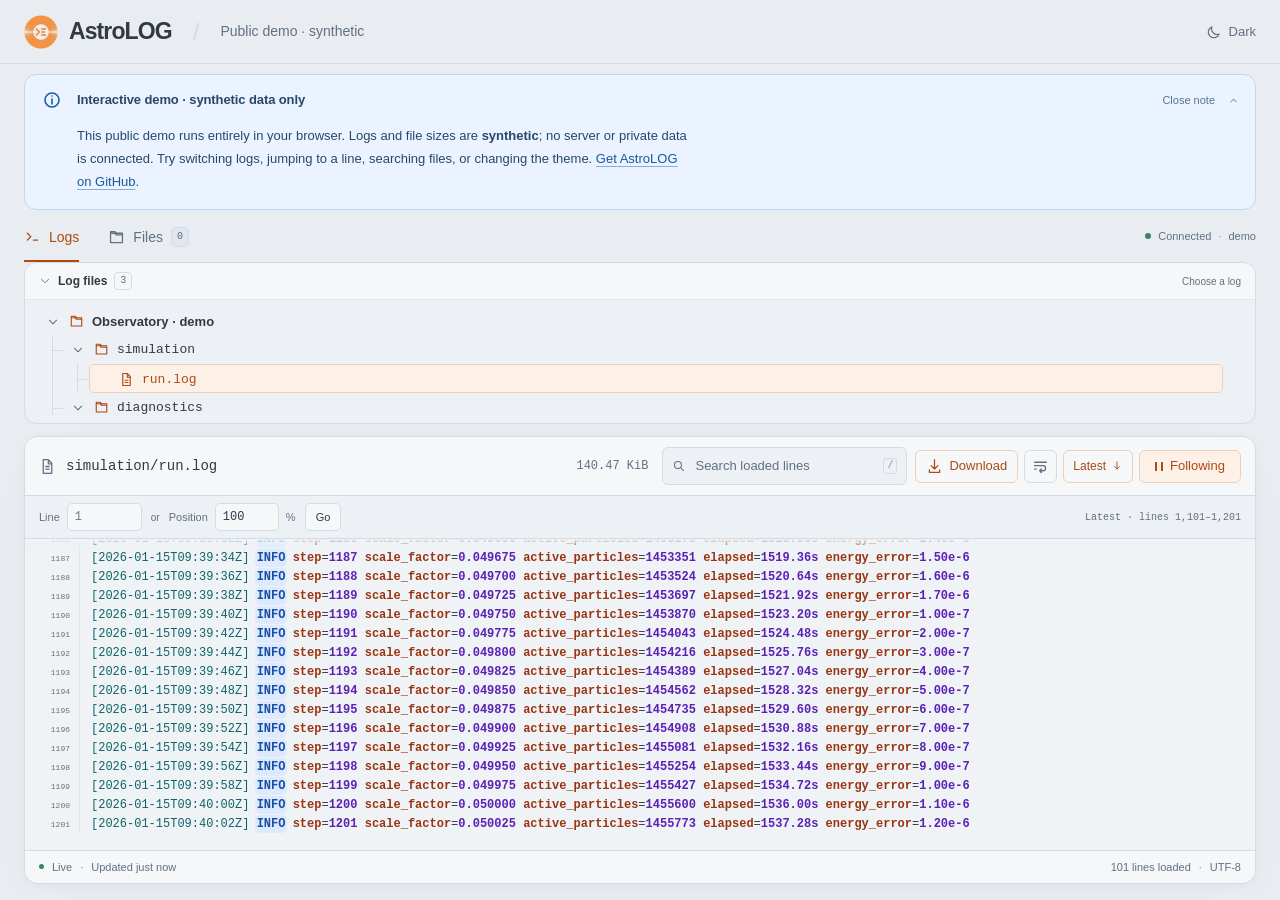
==== docs/index.html @ 239d0c6b "Publish AstroLOG live log viewer and interactive demo" ====
<!doctype html>
<html lang="en" data-theme="light">
<head>
  <meta charset="utf-8">
  <meta name="viewport" content="width=device-width, initial-scale=1">
  <meta name="theme-color" content="#e9edf1">
  <title>AstroLOG · Interactive demo</title>
  <link rel="icon" href="./favicon.ico?v=20261023-brand2" type="image/x-icon">
  <link rel="icon" href="./favicon-32.png?v=20261023-brand2" type="image/png" sizes="32x32">
  <link rel="icon" href="./astrolog-mark.svg?v=20261023-brand2" type="image/svg+xml" sizes="any">
  <link rel="apple-touch-icon" href="./apple-touch-icon.png?v=20261023-brand2" sizes="180x180">
  <link rel="stylesheet" href="./styles.css">
  <meta name="description" content="Try AstroLOG: a live log viewer. This interactive demo uses synthetic data entirely in your browser.">
  <script src="./demo-adapter.js" defer></script>
  <script src="./app.js" defer></script>
</head>
<body>
  <!-- This is deliberately synthetic. Protected logs are never loaded behind the gate. -->
  <div id="placeholder-workspace" class="placeholder-workspace" aria-hidden="true" inert>
    <div class="placeholder-header"><span class="placeholder-brand"><img src="./astrolog-mark.svg?v=20261023-brand2" alt="" width="34" height="34"></span><span class="placeholder-block short"></span><span class="placeholder-block tiny"></span></div>
    <div class="placeholder-body"><div class="placeholder-tabs"><span class="placeholder-block tiny"></span><span class="placeholder-block tiny"></span></div><div class="placeholder-terminal"><div class="placeholder-toolbar"><span class="placeholder-block short"></span></div><div class="placeholder-lines"><i></i><i></i><i></i><i></i><i></i><i></i><i></i><i></i><i></i><i></i><i></i><i></i><i></i><i></i><i></i><i></i><i></i><i></i></div></div></div>
  </div>

  <section id="auth-gate" class="auth-gate" aria-label="Workspace access">
    <div class="auth-card">
      <div class="auth-brand"><span class="brand-icon" aria-hidden="true"><img src="./astrolog-mark.svg?v=20261023-brand2" alt="" width="34" height="34"></span><span>AstroLOG</span></div>
      <h1>Your logs, in focus.</h1>
      <p class="auth-description" id="auth-description">Checking workspace access…</p>
      <form id="auth-form" autocomplete="off">
        <label for="auth-token">Access passphrase</label>
        <input id="auth-token" name="token" type="password" autocomplete="off" spellcheck="false" placeholder="Enter your passphrase" required>
        <div id="auth-error" class="auth-error" role="alert" hidden></div>
        <button id="auth-submit" class="auth-submit" type="submit" disabled><span>Open workspace</span><svg viewBox="0 0 20 20" aria-hidden="true"><path d="M4 10h12m-5-5 5 5-5 5"/></svg></button>
      </form>
      <div class="auth-footnote"><svg viewBox="0 0 20 20" aria-hidden="true"><rect x="4" y="8" width="12" height="9" rx="2"/><path d="M6.5 8V5.5a3.5 3.5 0 0 1 7 0V8"/></svg>Private workspace · Read-only access</div>
      <button type="button" id="auth-theme-toggle" class="auth-theme-toggle" aria-label="Switch color theme">Switch appearance</button>
    </div>
  </section>

  <div id="workspace" class="workspace" hidden>
    <header class="topbar">
      <a class="brand" href="./" aria-label="AstroLOG home"><span class="brand-icon" aria-hidden="true"><img src="./astrolog-mark.svg?v=20261023-brand2" alt="" width="34" height="34"></span><span id="brand-title">AstroLOG</span></a>
      <span class="project-divider" aria-hidden="true">/</span><span id="project-title" class="project-title">Workspace</span>
      <div class="topbar-actions"><button id="theme-toggle" class="theme-toggle" type="button" aria-label="Switch to dark theme"><svg id="theme-icon" viewBox="0 0 20 20" aria-hidden="true"><path d="M16.4 12.6A7 7 0 0 1 7.4 3.6a7 7 0 1 0 9 9Z"/></svg><span id="theme-label">Dark</span></button><span id="auth-divider" class="action-divider"></span><button id="logout-button" class="logout-button" type="button">Sign out<svg viewBox="0 0 20 20" aria-hidden="true"><path d="M8 4H4v12h4m4-10 4 4-4 4m-5-4h9"/></svg></button></div>
    </header>

    <main class="main-content">
      <section id="announcement-card" class="announcement-card" hidden aria-label="Workspace information">
        <button type="button" id="announcement-toggle" class="announcement-toggle" aria-expanded="false" aria-controls="announcement-body">
          <span class="announcement-mark" aria-hidden="true"><svg viewBox="0 0 20 20"><circle cx="10" cy="10" r="7"/><path d="M10 9v5m0-8v.1"/></svg></span>
          <span class="announcement-heading"><strong id="announcement-title">About this workspace</strong><span id="announcement-summary"></span></span>
          <span class="announcement-action" id="announcement-action">Read note</span><svg class="announcement-chevron" viewBox="0 0 20 20" aria-hidden="true"><path d="m6 8 4 4 4-4"/></svg>
        </button>
        <div id="announcement-body" class="markdown-body" hidden></div>
      </section>
      <div class="workspace-navigation"><nav class="tabs" role="tablist" aria-label="Workspace views"><button class="tab active" id="logs-tab" type="button" role="tab" aria-controls="logs-panel" aria-selected="true"><svg viewBox="0 0 20 20" aria-hidden="true"><path d="m4 5 4 4-4 4m7 0h5"/></svg>Logs</button><button class="tab" id="inventory-tab" type="button" role="tab" aria-controls="inventory-panel" aria-selected="false"><svg viewBox="0 0 20 20" aria-hidden="true"><path d="M3 5h5l2 2h7v9H3Zm0 0V3h5l2 2h7v2"/></svg>Files<span class="tab-count" id="inventory-count">—</span></button></nav><span class="connection-state"><span class="status-dot" id="connection-dot"></span><span id="connection-label">Connecting</span><span id="connection-server" class="connection-server" hidden></span></span></div>

      <section class="viewer-layout" id="logs-panel" role="tabpanel" aria-labelledby="logs-tab">
        <div class="explorer-section explorer-surface" id="log-explorer-surface"><div class="explorer-header"><button type="button" id="log-explorer-toggle" class="explorer-toggle" aria-expanded="true" aria-controls="log-explorer-region"><svg viewBox="0 0 20 20" aria-hidden="true"><path d="m7 4 6 6-6 6"/></svg><span>Log files</span><span class="explorer-file-count" id="log-explorer-count"></span></button><span class="explorer-hint">Choose a log</span></div><div id="log-explorer-region" class="explorer-region"><nav id="log-explorer" class="log-explorer navigation-tree" aria-label="Log files"></nav></div></div>
        <div class="viewer-card content-surface" id="log-content">
        <div class="log-toolbar">
          <div class="selected-file"><svg viewBox="0 0 20 20" aria-hidden="true"><path d="M5 2h6l4 4v12H5Zm6 0v5h4M8 10h4m-4 3h4"/></svg><button type="button" id="selected-file-label" class="selected-file-path" aria-controls="log-explorer-region" aria-expanded="true">Opening file…</button><span class="file-size" id="file-size">—</span><span class="visually-hidden" id="file-path"></span></div>
          <div class="log-tools">
            <div class="search-wrap"><svg viewBox="0 0 20 20" aria-hidden="true"><circle cx="8.5" cy="8.5" r="5"/><path d="m12.5 12.5 4 4"/></svg><input type="search" id="log-search" placeholder="Search loaded lines" aria-label="Search loaded log lines" autocomplete="off" spellcheck="false"><kbd id="search-shortcut">/</kbd><button type="button" id="search-next" class="search-next" aria-label="Next search result" title="Next match (Enter)" hidden>↓</button></div>
            <div class="log-action-buttons">
              <a id="download-log" class="icon-button download-button" aria-label="Download log file" title="Download this log" download><svg viewBox="0 0 20 20" aria-hidden="true"><path d="M10 2v11m-4-4 4 4 4-4M4 14v3h12v-3"/></svg><span>Download</span></a>
              <button type="button" class="icon-button" id="wrap-toggle" aria-label="Wrap long lines" aria-pressed="false" title="Wrap long lines"><svg viewBox="0 0 20 20" aria-hidden="true"><path d="M3 5h14M3 9h10a3 3 0 1 1 0 6H9m2-2-2 2 2 2M3 13h2"/></svg></button>
              <button type="button" class="position-latest" id="jump-latest-button">Latest<svg viewBox="0 0 20 20" aria-hidden="true"><path d="M10 3v12m-4-4 4 4 4-4"/></svg></button>
              <button class="follow-button active" id="follow-toggle" type="button" aria-pressed="true"><span class="follow-indicator" aria-hidden="true"></span><span id="follow-label">Following</span></button>
            </div>
          </div>
        </div>
        <div class="position-toolbar">
          <div class="position-summary"><button type="button" class="navigate-toggle" id="navigate-toggle" aria-expanded="true" aria-controls="navigate-region"><svg viewBox="0 0 20 20" aria-hidden="true"><path d="M10 3v14M3 10h14m-7-7-2 2m2-2 2 2m5 5-2-2m2 2-2 2m-5 5 2-2m-2 2-2-2M3 10l2 2m-2-2 2-2"/></svg><span>Navigate</span><svg class="navigate-chevron" viewBox="0 0 20 20" aria-hidden="true"><path d="m6 8 4 4 4-4"/></svg></button><span id="jump-status" class="jump-status" role="status">Latest output</span></div>
          <div id="navigate-region" class="position-controls"><label for="jump-line">Line<input type="number" id="jump-line" min="1" step="1" placeholder="1" inputmode="numeric"></label><span class="position-or">or</span><label for="jump-percent"><span class="position-full-label">Position</span><span class="position-short-label">Pos.</span><input type="number" id="jump-percent" min="0" max="100" step="0.1" value="100" inputmode="decimal"><span>%</span></label><button type="button" class="position-go" id="jump-go">Go</button></div>
        </div>
        <div id="viewer-notice" class="viewer-notice" role="status" hidden></div>
        <div class="log-area"><div class="top-fade" aria-hidden="true"></div><div id="log-viewport" class="log-viewport" tabindex="0" aria-label="Log contents. Scroll up for older lines."><div class="history-status" id="history-status" aria-live="polite"></div><div id="log-lines" class="log-lines" role="log" aria-live="off" aria-label="Log lines"></div><div class="log-empty" id="log-empty"><span class="empty-icon" aria-hidden="true">›_</span><strong>Opening your log</strong><span>New lines will appear here.</span></div></div><div id="log-loading" class="log-loading" role="status" hidden><span class="loading-spinner" aria-hidden="true"></span><span id="log-loading-text">Opening file…</span></div><button type="button" id="jump-latest" class="jump-latest" hidden><svg viewBox="0 0 20 20" aria-hidden="true"><path d="M10 3v12m-4-4 4 4 4-4"/></svg><span id="jump-label">Back to latest</span></button></div>
        <footer class="viewer-footer"><div><span class="status-dot" id="stream-dot"></span><span id="stream-status">Connecting</span><span class="footer-separator">·</span><span id="log-update-time">Waiting for output</span></div><div><span id="search-count" class="search-count"></span><span id="loaded-lines">0 lines loaded</span><span class="footer-separator">·</span><span>UTF-8</span></div></footer>
        </div>
      </section>

      <section class="viewer-layout inventory-panel" id="inventory-panel" role="tabpanel" aria-labelledby="inventory-tab" hidden>
        <div class="folder-section explorer-surface" id="folder-explorer-surface"><div class="explorer-header"><button type="button" id="folder-explorer-toggle" class="explorer-toggle" aria-expanded="true" aria-controls="folder-explorer-region"><svg viewBox="0 0 20 20" aria-hidden="true"><path d="m7 4 6 6-6 6"/></svg><span>Folders</span></button><span class="explorer-hint">Browse configured sources</span></div><div id="folder-explorer-region" class="explorer-region"><nav id="folder-tree" class="navigation-tree" aria-label="Folder tree"></nav></div></div>
        <div class="viewer-card content-surface" id="inventory-content">
        <div class="inventory-heading"><div class="inventory-heading-left"><svg viewBox="0 0 20 20" aria-hidden="true"><path d="M3 5h5l2 2h7v9H3Zm0 0V3h5l2 2h7v2"/></svg><span id="inventory-location">Files</span><span class="inventory-patterns" id="inventory-patterns"></span></div><div class="inventory-toolbar-actions"><div class="search-wrap inventory-search-wrap"><svg viewBox="0 0 20 20" aria-hidden="true"><circle cx="8.5" cy="8.5" r="5"/><path d="m12.5 12.5 4 4"/></svg><input type="search" id="inventory-search" maxlength="256" placeholder="Search all files" aria-label="Search filenames across all configured sources" autocomplete="off" spellcheck="false"></div><button type="button" class="refresh-button" id="refresh-inventory"><svg viewBox="0 0 20 20" aria-hidden="true"><path d="M16 7a6 6 0 1 0 0 6M16 3v4h-4"/></svg><span>Refresh</span></button></div></div>
        <div class="inventory-summary"><span id="inventory-summary">Loading file metadata…</span><span id="inventory-updated">—</span></div>
        <div id="inventory-search-status" class="inventory-search-status" role="status" hidden></div>
        <div class="inventory-table-wrap"><table class="inventory-table"><thead><tr><th scope="col">Name</th><th scope="col">Size</th><th scope="col" class="modified-column">Modified</th></tr></thead><tbody id="inventory-body"></tbody></table><div id="inventory-empty" class="inventory-empty" hidden>No matching files.</div></div>
        <footer class="inventory-footer"><span id="inventory-page-info">Page 1</span><div><button type="button" class="pagination-button" id="inventory-prev" disabled>← Previous</button><button type="button" class="pagination-button" id="inventory-next" disabled>Next →</button></div></footer>
        </div>
      </section>
    </main>
  </div>
  <noscript><div class="noscript-message">Enable JavaScript to open this workspace.</div></noscript>
</body>
</html>
---- docs/styles.css ----
@charset "UTF-8";
:root {
  color-scheme: light;
  --bg: #e9edf1;
  --panel: #f5f7f9;
  --panel-subtle: #edf1f5;
  --log-bg: #eff3f6;
  --text: #303944;
  --muted: #617083;
  --dim: #8793a2;
  --border: #d3dbe4;
  --border-soft: #e1e7ee;
  --accent: #ad4b13;
  --accent-hover: #963e0d;
  --accent-soft: #fdf0e6;
  --accent-border: #edcfb7;
  --green: #398469;
  --warning: #ac7a29;
  --error: #bb4f43;
  --shadow: 0 2px 8px #2232480a, 0 18px 70px #22324804;
  --token-error: #b42318;
  --token-warning: #854d0e;
  --token-info: #174ea6;
  --token-debug: #6d28d9;
  --token-trace: #475569;
  --token-success: #166534;
  --token-number: #5b21b6;
  --token-key: #9a3412;
  --mono: "SFMono-Regular", Consolas, "Liberation Mono", Menlo, monospace;
  --sans: Inter, -apple-system, BlinkMacSystemFont, "Segoe UI", sans-serif;
}
html[data-theme="dark"] {
  color-scheme: dark;
  --bg: #151515;
  --panel: #1d1d1c;
  --panel-subtle: #222220;
  --log-bg: #1b1b1a;
  --text: #e6e4df;
  --muted: #a09c94;
  --dim: #68665f;
  --border: #383630;
  --border-soft: #2d2c28;
  --accent: #fb994e;
  --accent-hover: #ffad70;
  --accent-soft: #3c2b1d;
  --accent-border: #684329;
  --green: #8abea7;
  --warning: #d5b77f;
  --error: #e3978b;
  --shadow: 0 3px 12px #0002, 0 18px 70px #0001;
  --token-error: #e99d94;
  --token-warning: #dfba78;
  --token-info: #8ebfd0;
  --token-debug: #c4addd;
  --token-trace: #b7b1a8;
  --token-success: #98c6a6;
  --token-number: #c8afe2;
  --token-key: #d4b38c;
}
* { box-sizing: border-box; }
html { height: 100%; scrollbar-color: var(--border) transparent; scrollbar-width: thin; }
body { height: 100%; margin: 0; background: var(--bg); color: var(--text); font: 15px/1.5 var(--sans); -webkit-font-smoothing: antialiased; }
button, input, select { font: inherit; }
button, a, input, select { -webkit-tap-highlight-color: transparent; }
button { cursor: pointer; color: inherit; }
button:disabled { cursor: default; opacity: .42; }
button, select, input { touch-action: manipulation; }
button:focus-visible, a:focus-visible, select:focus-visible, input:focus-visible { outline: 2px solid var(--accent); outline-offset: 4px; }
a { color: inherit; text-decoration: none; }
svg { width: 19px; height: 19px; fill: none; stroke: currentColor; stroke-width: 1.5; stroke-linecap: round; stroke-linejoin: round; flex-shrink: 0; }
[hidden] { display: none !important; }
::selection { background: var(--accent-border); color: var(--text); }
.workspace { display: flex; flex-direction: column; height: 100dvh; min-height: 460px; }
.topbar { height: 82px; flex: none; border-bottom: 1px solid var(--border); padding: 0 34px; display: flex; align-items: center; gap: 21px; }
.brand, .auth-brand { display: flex; align-items: center; gap: 11px; font-size: 23px; font-weight: 650; letter-spacing: -.9px; }
.brand-icon { width: 34px; height: 34px; display: grid; place-items: center; flex: none; border-radius: 50%; }
.brand-icon img, .placeholder-brand img { display: block; width: 100%; height: 100%; object-fit: contain; }
.brand-period { color: var(--accent); }
.project-divider { font-size: 24px; color: var(--border); font-weight: 300; }
.project-title { color: var(--muted); font-size: 14px; white-space: nowrap; overflow: hidden; text-overflow: ellipsis; }
.topbar-actions { margin-left: auto; display: flex; align-items: center; gap: 16px; flex: none; }
.theme-toggle, .logout-button, .auth-theme-toggle { display: flex; align-items: center; gap: 7px; background: none; border: 0; color: var(--muted); font-size: 12px; padding: 6px 0; }
.theme-toggle svg, .logout-button svg { width: 16px; height: 16px; }
.theme-toggle:hover, .logout-button:hover, .auth-theme-toggle:hover { color: var(--accent); }
.action-divider { width: 1px; height: 16px; background: var(--border); }
.main-content { padding: 0 34px 27px; display: flex; flex: 1; flex-direction: column; min-height: 0; }
.workspace-navigation { display: flex; align-items: center; justify-content: space-between; height: 73px; flex: none; gap: 15px; }
.tabs { height: 100%; display: flex; flex-shrink: 0; gap: 29px; }
.tab { display: flex; align-items: center; gap: 8px; border: 0; border-bottom: 2px solid transparent; background: none; color: var(--muted); padding: 4px 0 0; font-size: 14px; font-weight: 500; }
.tab svg { width: 17px; height: 17px; }
.tab:hover { color: var(--text); }
.tab.active { color: var(--accent); border-bottom-color: var(--accent); }
.tab-count { font-size: 10px; font-family: var(--mono); line-height: 1.4; padding: 2px 5px; background: var(--border-soft); border: 1px solid var(--border); color: var(--muted); border-radius: 5px; }
.connection-state { display: flex; align-items: center; gap: 7px; min-width: 0; color: var(--muted); font-size: 11px; white-space: nowrap; }
#connection-label { flex: none; }
.connection-server { min-width: 0; max-width: 180px; overflow: hidden; text-overflow: ellipsis; }
.connection-server::before { content: "·"; margin-right: 7px; color: var(--dim); }
.status-dot { width: 6px; height: 6px; background: var(--dim); border-radius: 50%; display: inline-block; flex: none; }
.status-dot.live { background: var(--green); }
.status-dot.warning { background: var(--warning); }
.status-dot.error { background: var(--error); }
.viewer-card { display: flex; flex: 1; flex-direction: column; min-height: 0; overflow: hidden; border: 1px solid var(--border); border-radius: 11px; background: var(--panel); box-shadow: var(--shadow); }
.log-toolbar { display: flex; align-items: center; justify-content: space-between; gap: 20px; padding: 15px 19px; background: var(--panel); border-bottom: 1px solid var(--border); flex: none; }
.selected-file { display: flex; align-items: center; gap: 10px; min-width: 0; }
.selected-file > svg { color: var(--muted); width: 17px; height: 17px; }
.selected-file select, #inventory-source { font-size: 13px; font-weight: 500; background: transparent; color: var(--text); border: 0; min-width: 0; max-width: min(32vw, 420px); text-overflow: ellipsis; cursor: pointer; padding: 2px 20px 2px 0; }
.selected-file select option, #inventory-source option { color: var(--text); background: var(--panel); }
.file-size { font-size: 10px; font-family: var(--mono); color: var(--muted); white-space: nowrap; flex: none; }
.log-tools { display: flex; align-items: center; gap: 8px; flex: none; }
.search-wrap { display: flex; align-items: center; gap: 7px; width: 245px; padding: 7px 9px; background: var(--panel-subtle); border: 1px solid var(--border); border-radius: 6px; color: var(--muted); }
.search-wrap svg { width: 14px; height: 14px; }
.search-wrap input { width: 100%; min-width: 0; background: none; border: 0; color: var(--text); font-size: 11px; outline: none; }
.search-wrap input::placeholder { color: var(--muted); }
.search-wrap:focus-within { border-color: var(--accent); }
.search-wrap kbd { font: 10px/1.2 var(--mono); border: 1px solid var(--border); color: var(--dim); border-radius: 3px; padding: 1px 3px; }
.search-next { border: 0; border-radius: 3px; padding: 0 4px; background: var(--accent-soft); color: var(--accent); font-size: 14px; }
.icon-button { width: 33px; height: 33px; display: grid; place-items: center; background: transparent; border: 1px solid var(--border); border-radius: 6px; color: var(--muted); }
.icon-button svg { width: 17px; height: 17px; }
.icon-button[aria-pressed="true"] { background: var(--accent-soft); border-color: var(--accent-border); color: var(--accent); }
@media (hover: hover) and (pointer: fine) { .icon-button:hover { background: var(--accent-soft); border-color: var(--accent-border); color: var(--accent); } }
.follow-button { display: flex; align-items: center; justify-content: center; gap: 7px; height: 33px; min-width: 102px; background: var(--panel-subtle); border: 1px solid var(--border); border-radius: 6px; color: var(--muted); padding: 6px 11px; font-size: 11px; font-weight: 500; }
.follow-button.active { background: var(--accent-soft); border-color: var(--accent-border); color: var(--accent); }
.follow-indicator { width: 8px; height: 9px; border-left: 2px solid currentColor; border-right: 2px solid currentColor; }
.follow-button:not(.active) .follow-indicator { width: 0; height: 0; border-left: 7px solid currentColor; border-right: 0; border-top: 4px solid transparent; border-bottom: 4px solid transparent; }
.viewer-notice { padding: 9px 19px; background: var(--accent-soft); color: var(--warning); border-bottom: 1px solid var(--accent-border); font-size: 12px; flex: none; }
.log-area { position: relative; background: var(--log-bg); flex: 1; min-height: 0; }
.log-viewport { height: 100%; overflow: auto; scrollbar-gutter: stable; scrollbar-width: thin; scrollbar-color: var(--border) transparent; overscroll-behavior: contain; overflow-anchor: none; outline: none; padding: 18px 0 25px; }
.top-fade { position: absolute; top: 0; right: 12px; left: 0; height: 17px; background: linear-gradient(var(--log-bg), transparent); pointer-events: none; z-index: 2; }
.history-status { color: var(--dim); text-align: center; font-size: 10px; min-height: 0; }
.history-status:not(:empty) { padding: 2px 15px 13px; }
.log-lines { min-width: 100%; width: max-content; font: 14px/24px var(--mono); font-variant-ligatures: none; }
.log-line { display: grid; grid-template-columns: 82px minmax(0,1fr); min-height: 24px; padding-right: 22px; white-space: pre; color: var(--text); }
.log-line:hover { background: var(--panel-subtle); }
.line-offset { position: sticky; left: 0; padding-right: 15px; margin-right: 19px; border-right: 1px solid var(--border-soft); color: var(--dim); font-size: 9px; text-align: right; background: var(--log-bg); user-select: none; display: flex; align-items: center; justify-content: flex-end; }
.log-content { min-width: 0; white-space: pre; }
.log-timestamp { color: var(--muted); }
.log-keyword { color: var(--accent); }
.log-keyword.file { color: var(--text); }
.log-keyword.error { color: var(--error); }
.log-keyword.warning { color: var(--warning); }
.log-line.new-line { animation: line-arrive .3s ease-out both; }
.log-line.search-match { background: var(--accent-soft); }
.log-line.current-match { box-shadow: inset 2px 0 var(--accent); }
mark { background: var(--accent-border); color: var(--text); border-radius: 2px; }
.wrap-lines .log-lines { width: 100%; }
.wrap-lines .log-line { white-space: normal; }
.wrap-lines .log-content { white-space: pre-wrap; overflow-wrap: anywhere; }
.log-empty { height: 100%; min-height: 250px; display: flex; flex-direction: column; align-items: center; justify-content: center; gap: 11px; color: var(--muted); font-size: 13px; }
.log-empty strong { font-size: 16px; font-weight: 500; color: var(--text); }
.empty-icon { font: 27px/1 var(--mono); color: var(--accent); padding: 13px 16px; background: var(--accent-soft); border: 1px solid var(--accent-border); border-radius: 13px; margin-bottom: 6px; }
.jump-latest { position: absolute; bottom: 23px; left: 50%; transform: translateX(-50%); display: flex; align-items: center; gap: 7px; padding: 9px 15px; white-space: nowrap; border: 1px solid var(--accent-border); border-radius: 24px; background: var(--panel); color: var(--accent); box-shadow: 0 3px 18px #30261b19; font-size: 12px; animation: badge-in .2s ease-out; }
.jump-latest svg { width: 14px; height: 14px; }
.viewer-footer { display: flex; align-items: center; justify-content: space-between; gap: 15px; padding: 10px 18px; border-top: 1px solid var(--border); background: var(--panel); color: var(--muted); font-size: 10px; line-height: 1.5; flex: none; }
.viewer-footer > div { display: flex; align-items: center; gap: 8px; flex-wrap: wrap; }
.viewer-footer .status-dot { width: 5px; height: 5px; }
.footer-separator { color: var(--dim); }
.search-count { color: var(--accent); }
.inventory-heading { padding: 17px 20px; display: flex; align-items: center; justify-content: space-between; gap: 20px; border-bottom: 1px solid var(--border); flex: none; }
.inventory-heading-left { display: flex; align-items: center; gap: 10px; min-width: 0; }
.inventory-heading-left > svg { color: var(--accent); }
#inventory-source { max-width: 350px; font-size: 14px; }
.inventory-patterns { color: var(--muted); font: 10px/1.5 var(--mono); padding: 3px 7px; background: var(--panel-subtle); border: 1px solid var(--border); border-radius: 4px; white-space: nowrap; overflow: hidden; text-overflow: ellipsis; }
.inventory-patterns:empty { display: none; }
.refresh-button { display: flex; align-items: center; gap: 7px; border: 1px solid var(--border); background: var(--panel); color: var(--muted); padding: 7px 11px; border-radius: 6px; font-size: 12px; }
.refresh-button svg { width: 15px; height: 15px; }
.refresh-button:hover { color: var(--accent); background: var(--accent-soft); border-color: var(--accent-border); }
.inventory-summary { display: flex; align-items: center; justify-content: space-between; gap: 20px; padding: 14px 22px; color: var(--muted); font-size: 12px; border-bottom: 1px solid var(--border); background: var(--panel-subtle); flex: none; }
.inventory-summary strong { color: var(--text); font-weight: 500; }
.inventory-summary > span:last-child { font-size: 10px; }
.inventory-total { font-family: var(--mono); }
.inventory-table-wrap { flex: 1; overflow: auto; min-height: 0; }
.inventory-table { width: 100%; border-collapse: collapse; text-align: left; }
.inventory-table th { position: sticky; top: 0; z-index: 1; color: var(--muted); background: var(--panel); font-size: 11px; font-weight: 500; padding: 12px 22px; border-bottom: 1px solid var(--border); }
.inventory-table td { padding: 15px 22px; border-bottom: 1px solid var(--border-soft); font-size: 13px; color: var(--text); }
.inventory-table td:nth-child(2) { font: 12px/1.5 var(--mono); color: var(--muted); white-space: nowrap; }
.inventory-table td:nth-child(3) { font-size: 11px; color: var(--muted); white-space: nowrap; }
.inventory-table td:first-child { max-width: 650px; }
.inventory-file-name { display: flex; align-items: center; gap: 12px; min-width: 0; }
.inventory-file-name > span:last-child { overflow: hidden; text-overflow: ellipsis; white-space: nowrap; }
.file-icon { width: 32px; height: 36px; display: grid; place-items: center; background: var(--accent-soft); color: var(--accent); border: 1px solid var(--accent-border); border-radius: 7px; flex: none; }
.file-icon svg { width: 18px; height: 18px; }
.inventory-table tr:hover td { background: var(--panel-subtle); }
.inventory-empty { text-align: center; padding: 80px 25px; color: var(--muted); font-size: 13px; }
.inventory-footer { display: flex; align-items: center; justify-content: space-between; gap: 20px; padding: 13px 20px; color: var(--muted); font-size: 11px; border-top: 1px solid var(--border); flex: none; }
.inventory-footer > div { display: flex; gap: 8px; }
.pagination-button { padding: 7px 10px; font-size: 11px; color: var(--muted); border: 1px solid var(--border); border-radius: 5px; background: var(--panel); }
.pagination-button:hover:not(:disabled) { color: var(--accent); border-color: var(--accent-border); background: var(--accent-soft); }
.placeholder-workspace { position: fixed; inset: 0; filter: blur(7px); opacity: .58; user-select: none; pointer-events: none; background: var(--bg); }
.placeholder-header { display: flex; align-items: center; gap: 20px; height: 82px; padding: 0 34px; border-bottom: 1px solid var(--border); }
.placeholder-brand { width: 34px; height: 34px; display: grid; place-items: center; flex: none; border-radius: 50%; }
.placeholder-block { display: inline-block; height: 11px; border-radius: 4px; background: var(--border); }
.placeholder-block.short { width: 130px; }.placeholder-block.tiny { width: 60px; }
.placeholder-body { padding: 0 34px 27px; }
.placeholder-tabs { display: flex; align-items: center; gap: 28px; height: 73px; }
.placeholder-terminal { height: calc(100vh - 182px); border: 1px solid var(--border); border-radius: 11px; background: var(--log-bg); overflow: hidden; }
.placeholder-toolbar { height: 63px; border-bottom: 1px solid var(--border); display: flex; align-items: center; padding: 0 22px; }
.placeholder-lines { padding: 27px 44px; display: flex; flex-direction: column; gap: 18px; }
.placeholder-lines i { display: block; width: 73%; height: 8px; border-radius: 3px; background: var(--border); opacity: .6; }
.placeholder-lines i:nth-child(3n) { width: 55%; }.placeholder-lines i:nth-child(4n) { width: 84%; }.placeholder-lines i:nth-child(5n) { width: 64%; }
.auth-gate { position: fixed; inset: 0; z-index: 20; display: flex; align-items: center; justify-content: center; background: color-mix(in srgb, var(--bg) 43%, transparent); padding: 28px; }
.auth-card { width: 405px; border: 1px solid var(--border); border-radius: 16px; background: var(--panel); box-shadow: 0 18px 90px #2d241b15, 0 2px 12px #2d241b08; padding: 35px 34px 23px; animation: auth-appear .35s ease-out; }
.auth-brand { font-size: 23px; margin-bottom: 29px; }
.auth-card h1 { margin: 0; font-size: 25px; letter-spacing: -.8px; font-weight: 570; }
.auth-description { margin: 9px 0 26px; font-size: 13px; line-height: 1.7; color: var(--muted); }
.auth-card label { display: block; font-size: 11px; font-weight: 500; margin-bottom: 8px; color: var(--text); }
.auth-card input { width: 100%; border: 1px solid var(--border); border-radius: 7px; padding: 11px 12px; font-size: 13px; color: var(--text); background: var(--panel-subtle); outline: none; }
.auth-card input:focus { border-color: var(--accent); box-shadow: 0 0 0 3px var(--accent-soft); }
.auth-card input::placeholder { color: var(--dim); }
.auth-error { font-size: 11px; color: var(--error); margin-top: 10px; line-height: 1.5; }
.auth-submit { display: flex; align-items: center; justify-content: space-between; width: 100%; margin-top: 16px; padding: 12px 13px; background: #f48120; border: 1px solid #e87316; border-radius: 7px; color: #fff; font-size: 13px; font-weight: 550; }
.auth-submit:hover:not(:disabled) { background: #e87519; }
.auth-submit svg { width: 17px; height: 17px; }
.auth-footnote { display: flex; align-items: center; justify-content: center; gap: 6px; color: var(--dim); font-size: 10px; margin: 23px 0 17px; }
.auth-footnote svg { width: 12px; height: 12px; }
.auth-theme-toggle { margin: 0 auto; font-size: 10px; }
.noscript-message { position: fixed; z-index: 30; bottom: 20px; left: 50%; transform: translateX(-50%); padding: 15px 20px; border: 1px solid var(--accent-border); border-radius: 8px; background: var(--panel); color: var(--text); }
.visually-hidden { position: absolute; width: 1px; height: 1px; padding: 0; margin: -1px; overflow: hidden; clip: rect(0,0,0,0); white-space: nowrap; border: 0; }
@keyframes line-arrive { from { opacity: .3; background: var(--accent-soft); } to { opacity: 1; background: transparent; } }
@keyframes badge-in { from { opacity: 0; bottom: 17px; } to { opacity: 1; bottom: 23px; } }
@keyframes auth-appear { from { opacity: 0; transform: translateY(6px); } to { opacity: 1; transform: translateY(0); } }
@media (max-width: 1000px) { .topbar { padding: 0 24px; }.main-content { padding: 0 24px 20px; }.search-wrap { width: 190px; }.log-toolbar { gap: 10px; padding: 14px; }.file-size { display: none; }.log-tools { gap: 6px; }.selected-file select { max-width: 29vw; } }
@media (max-width: 720px) { .topbar { height: 70px; padding: 0 18px; gap: 14px; }.brand { font-size: 20px; gap: 8px; }.brand-icon, .placeholder-brand { width: 30px; height: 30px; }.project-title { font-size: 12px; max-width: 180px; }.project-divider { font-size: 20px; }.topbar-actions { gap: 12px; }.theme-toggle span, .logout-button { font-size: 11px; }.main-content { padding: 0 18px 16px; }.workspace-navigation { height: 64px; }.tabs { gap: 24px; }.connection-state { font-size: 10px; }.log-toolbar { flex-wrap: wrap; padding: 12px 14px; gap: 12px; }.selected-file { width: 100%; }.selected-file select { max-width: calc(100vw - 120px); }.file-size { display: inline; margin-left: auto; }.log-tools { width: 100%; }.search-wrap { width: auto; flex: 1; min-width: 0; }.log-line { grid-template-columns: 66px minmax(0,1fr); }.line-offset { margin-right: 13px; padding-right: 10px; font-size: 8px; }.viewer-footer { padding: 9px 13px; font-size: 9px; }.inventory-heading { padding: 14px; }.inventory-patterns { max-width: 150px; font-size: 9px; }.inventory-summary { padding: 12px 15px; font-size: 11px; }.inventory-table th, .inventory-table td { padding: 12px 15px; }.inventory-table td { font-size: 12px; }.inventory-table td:nth-child(2) { font-size: 10px; }.inventory-table td:first-child { max-width: 280px; }.inventory-file-name { gap: 9px; }.inventory-footer { padding: 12px 14px; } }
@media (max-width: 480px) { body { font-size: 15px; }.workspace { min-height: 500px; }.topbar { height: 65px; padding: 0 14px; gap: 12px; }.brand { font-size: 19px; }.project-title { max-width: 108px; font-size: 10px; }.project-divider { display: none; }.topbar-actions { gap: 10px; }.theme-toggle span { display: none; }.logout-button { font-size: 0; gap: 0; }.logout-button svg { width: 17px; height: 17px; }.main-content { padding: 0 12px 12px; }.workspace-navigation { height: 59px; }.tab { font-size: 13px; gap: 6px; }.tabs { gap: 22px; }.connection-state { font-size: 9px; gap: 5px; }.log-toolbar { padding: 11px 12px; }.selected-file { gap: 8px; }.selected-file select { font-size: 12px; max-width: 62vw; }.file-size { font-size: 9px; }.log-tools { gap: 6px; }.search-wrap { padding: 7px; }.search-wrap input { font-size: 10px; }.search-wrap kbd { display: none; }.follow-button { min-width: 92px; padding: 6px 8px; font-size: 10px; }.icon-button { width: 31px; }.log-lines { font-size: 13px; line-height: 22px; }.log-line { grid-template-columns: 56px minmax(0,1fr); min-height: 22px; padding-right: 15px; }.line-offset { margin-right: 10px; padding-right: 7px; font-size: 7px; }.viewer-footer { font-size: 8px; padding: 9px 10px; gap: 8px; }.viewer-footer > div { gap: 5px; }.viewer-footer > div:last-child > .footer-separator, .viewer-footer > div:last-child > span:last-child { display: none; }.search-count { max-width: 100px; overflow: hidden; white-space: nowrap; text-overflow: ellipsis; }.jump-latest { font-size: 10px; padding: 9px 12px; }.inventory-heading { gap: 10px; padding: 13px; }.inventory-heading-left { gap: 6px; flex-wrap: wrap; }#inventory-source { font-size: 12px; max-width: 220px; }.inventory-patterns { max-width: 190px; margin-left: 25px; }.refresh-button { font-size: 11px; padding: 7px 8px; }.refresh-button span { display: none; }.inventory-summary { align-items: flex-start; gap: 8px; font-size: 10px; }.inventory-summary > span:last-child { display: none; }.inventory-table th { font-size: 10px; }.inventory-table td:first-child { max-width: 210px; }.inventory-table td { font-size: 11px; padding: 11px 12px; }.inventory-table .modified-column { display: none; }.inventory-file-name { gap: 8px; }.file-icon { width: 26px; height: 31px; border-radius: 6px; }.file-icon svg { width: 16px; height: 16px; }.inventory-footer { font-size: 10px; }.pagination-button { font-size: 10px; padding: 6px 8px; }.auth-gate { padding: 20px; }.auth-card { padding: 30px 26px 20px; }.auth-card h1 { font-size: 25px; }.placeholder-header { padding: 0 18px; }.placeholder-body { padding: 0 15px; } }
/* Keep primary controls readable without increasing the log chrome. */
.selected-file select { font-size: 14px; }
.search-wrap input { font-size: 13px; }
.follow-button { font-size: 13px; }
.theme-toggle, .logout-button { font-size: 13px; }
.inventory-table td { font-size: 14px; }
.inventory-table td:nth-child(2) { font-size: 13px; }
.inventory-table td:nth-child(3) { font-size: 12px; }
.inventory-patterns { font-size: 12px; }
.viewer-footer { font-size: 11px; flex-wrap: wrap; row-gap: 5px; }
.viewer-footer > div { min-width: 0; }
.file-size, .inventory-summary > span:last-child { font-size: 12px; }
.inventory-file-name > span:last-child { min-width: 0; }
@media (max-width: 720px) {
  .selected-file select { font-size: 13px; }
  .search-wrap input, .follow-button { font-size: 12px; }
  .theme-toggle span, .logout-button { font-size: 12px; }
  .inventory-table td { font-size: 13px; }
  .inventory-table td:nth-child(2) { font-size: 12px; }
  .viewer-footer { font-size: 10px; }
  .auth-card input { font-size: 16px; }
}
@media (max-width: 480px) {
  .logout-button { font-size: 0; }
  .inventory-table { table-layout: fixed; }
  .inventory-table th:first-child { width: 61%; }
  .inventory-table th:nth-child(2) { width: 39%; }
}
@media (prefers-reduced-motion: reduce) { *, *:before, *:after { animation: none !important; transition: none !important; scroll-behavior: auto !important; } }

/* Always-visible file navigation and bounded log-window navigation. */
.explorer-section { flex: none; padding: 12px 18px 13px; background: var(--panel-subtle); border-bottom: 1px solid var(--border); }
.explorer-section-heading { display: flex; justify-content: space-between; align-items: center; gap: 16px; color: var(--text); font-size: 11px; font-weight: 550; margin-bottom: 9px; }
.explorer-section-heading > span:last-child { font-size: 10px; font-weight: 400; color: var(--muted); }
.log-explorer { display: block; overflow: auto; scrollbar-width: thin; }
.log-source { width: 100%; min-width: 0; max-width: none; }
.source-tree-root, .tree-folder { display: flex; align-items: center; gap: 7px; font-size: 12px; color: var(--muted); padding: 3px 5px; }
.source-tree-root svg, .tree-folder svg { width: 15px; height: 15px; color: var(--accent); }
.source-tree-root span, .tree-folder span { white-space: nowrap; overflow: hidden; text-overflow: ellipsis; }
.tree-branch { border-left: 1px solid var(--border); margin-left: 12px; padding-left: 8px; }
.log-file-entry { display: flex; width: 100%; align-items: center; gap: 8px; padding: 5px 8px; margin-top: 2px; border: 1px solid transparent; border-radius: 5px; background: none; color: var(--text); text-align: left; font-size: 12px; min-width: 0; }
.log-file-entry > svg { width: 14px; height: 14px; color: var(--muted); }
.log-file-entry:hover { background: var(--panel); }
.log-file-entry.active { background: var(--accent-soft); color: var(--accent); border-color: var(--accent-border); }
.log-file-entry.active > svg { color: var(--accent); }
.file-entry-name { font-family: var(--mono); white-space: nowrap; overflow: hidden; text-overflow: ellipsis; min-width: 0; }
.file-entry-description { margin-left: auto; font-size: 10px; color: var(--muted); white-space: nowrap; }
#selected-file-label { font: 13px/1.5 var(--mono); overflow: hidden; text-overflow: ellipsis; white-space: nowrap; max-width: 36vw; }
.position-toolbar { display: flex; align-items: center; justify-content: space-between; gap: 14px; padding: 9px 18px; background: var(--panel-subtle); border-bottom: 1px solid var(--border); flex: none; }
.position-controls { display: flex; align-items: center; gap: 9px; flex: none; }
.position-controls label { display: flex; align-items: center; gap: 7px; color: var(--muted); font-size: 11px; }
.position-controls input { width: 75px; padding: 4px 7px; border: 1px solid var(--border); border-radius: 5px; background: var(--panel); color: var(--text); font: 12px/1.5 var(--mono); }
#jump-percent { width: 64px; }
.position-or { color: var(--muted); font-size: 10px; }
.position-go, .position-latest { background: var(--panel); border: 1px solid var(--border); border-radius: 5px; color: var(--text); padding: 5px 10px; font-size: 11px; }
.position-go:hover, .position-latest:hover { color: var(--accent); border-color: var(--accent-border); background: var(--accent-soft); }
.position-latest { display: flex; align-items: center; gap: 5px; color: var(--accent); border-color: var(--accent-border); }
.position-latest svg { width: 12px; height: 12px; }
.position-short-label { display: none; }
.jump-status { color: var(--muted); font: 10px/1.5 var(--mono); overflow: hidden; text-overflow: ellipsis; white-space: nowrap; }
.log-loading { position: absolute; inset: 0; z-index: 5; display: flex; align-items: center; justify-content: center; flex-direction: column; gap: 13px; background: color-mix(in srgb, var(--log-bg) 90%, transparent); color: var(--muted); font-size: 13px; }
.loading-spinner { width: 25px; height: 25px; border: 2px solid var(--border); border-top-color: var(--accent); border-radius: 50%; animation: loading-spin .8s linear infinite; }
.token-timestamp { color: var(--muted); }
.token-level { font-weight: 600; }
.level-error, .level-fatal, .level-critical { color: var(--token-error); }
.level-warning { color: var(--token-warning); }
.level-info, .level-notice { color: var(--token-info); }
.level-debug { color: var(--token-debug); }
.level-trace { color: var(--token-trace); }
.level-success { color: var(--token-success); }
.token-number { color: var(--token-number); }
.token-key { color: var(--token-key); }
.line-offset { color: var(--muted); }
.log-lines.window-arrive { animation: window-arrive .18s ease-out; }
.folder-section { flex: none; padding: 13px 20px 11px; border-bottom: 1px solid var(--border); background: var(--panel-subtle); }
.folder-sources { display: flex; flex-wrap: wrap; gap: 7px; margin-bottom: 10px; }
.source-folder-button, .child-folder-button { display: flex; align-items: center; gap: 8px; min-width: 0; border: 1px solid var(--border); border-radius: 6px; background: var(--panel); color: var(--text); padding: 7px 10px; font-size: 12px; text-align: left; }
.source-folder-button svg, .child-folder-button svg { width: 17px; height: 17px; color: var(--accent); }
.source-folder-button.active { color: var(--accent); background: var(--accent-soft); border-color: var(--accent-border); }
.source-folder-button > span, .child-folder-button > span { overflow: hidden; text-overflow: ellipsis; white-space: nowrap; }
.child-folder-button:hover { border-color: var(--accent-border); background: var(--accent-soft); color: var(--accent); }
.folder-breadcrumbs { display: flex; align-items: center; gap: 7px; flex-wrap: wrap; margin: 3px 0 9px; }
.folder-breadcrumbs button { border: 0; background: none; padding: 0; color: var(--muted); font-size: 10px; }
.folder-breadcrumbs button[aria-current="page"] { color: var(--text); }
.folder-breadcrumbs button:hover { color: var(--accent); }
.folder-separator { color: var(--muted); font-size: 11px; }
.folder-explorer { display: block; overflow: auto; scrollbar-width: thin; }
.folder-empty { color: var(--muted); font-size: 11px; padding: 4px 0; grid-column: 1/-1; }
.folder-pagination { display: flex; justify-content: flex-end; gap: 6px; }
.folder-pagination:has(button:not([hidden])) { padding-top: 8px; }
#inventory-location { font-size: 14px; font-weight: 500; overflow: hidden; text-overflow: ellipsis; white-space: nowrap; }
@keyframes loading-spin { to { transform: rotate(360deg); } }
@keyframes window-arrive { from { opacity: .25; } to { opacity: 1; } }
@media (max-width: 1000px) { .search-wrap { width: 175px; }.file-entry-description { display: none; } }
@media (max-width: 720px) {
  .explorer-section { padding: 10px 13px; }.log-source { min-width: 0; }
  #selected-file-label { max-width: 68vw; font-size: 12px; }.position-toolbar { padding: 9px 13px; flex-wrap: wrap; gap: 6px; }.position-controls { gap: 7px; }.jump-status { width: 100%; font-size: 9px; }
  .position-controls label { font-size: 11px; gap: 5px; }.position-controls input { width: 68px; }.position-latest { padding: 5px 8px; }
  .folder-section { padding: 11px 13px; }
}
@media (max-width: 480px) {
  .explorer-section-heading > span:last-child { display: none; }.log-file-entry { font-size: 12px; }.source-tree-root { font-size: 11px; }
  .position-full-label { display: none; }.position-short-label { display: inline; }.position-controls { width: 100%; gap: 6px; justify-content: space-between; }
  .position-controls label { gap: 4px; font-size: 10px; }.position-controls input { width: 59px; font-size: 11px; }#jump-percent { width: 53px; }
  .position-or { display: none; }.position-go { padding: 5px 8px; }.position-latest { padding: 5px 7px; gap: 2px; font-size: 10px; }
  .log-tools .search-wrap { min-width: 0; }.log-tools { gap: 5px; }.follow-button { min-width: 87px; }.icon-button { width: 29px; }
  .source-folder-button, .child-folder-button { font-size: 11px; }
  .folder-breadcrumbs { gap: 5px; }.folder-breadcrumbs button { max-width: 220px; overflow: hidden; text-overflow: ellipsis; white-space: nowrap; }
}

/* Saturated light syntax tokens; preserve the existing dark-log palette. */
html[data-theme="light"] .token-timestamp { color: #0f6368; }
html[data-theme="light"] .token-key { color: var(--token-key); font-weight: 550; }
html[data-theme="light"] .token-number { color: var(--token-number); font-weight: 550; }
html[data-theme="light"] .token-level { border-radius: 3px; font-weight: 650; }
html[data-theme="light"] .level-error,
html[data-theme="light"] .level-fatal,
html[data-theme="light"] .level-critical { background: #fee4e2; box-shadow: 0 0 0 2px #fee4e2; }
html[data-theme="light"] .level-warning { background: #fef0c7; box-shadow: 0 0 0 2px #fef0c7; }
html[data-theme="light"] .level-info,
html[data-theme="light"] .level-notice { background: #dce9ff; box-shadow: 0 0 0 2px #dce9ff; }
html[data-theme="light"] .level-debug { background: #ede3ff; box-shadow: 0 0 0 2px #ede3ff; }
html[data-theme="light"] .level-trace { background: #e2e8f0; box-shadow: 0 0 0 2px #e2e8f0; }
html[data-theme="light"] .level-success { background: #dcfce7; box-shadow: 0 0 0 2px #dcfce7; }

/* One persistent vertical tree in both tabs, including all ancestor folders. */
.navigation-tree { display: block; width: 100%; height: clamp(180px, 28vh, 244px); max-height: 244px; overflow: auto; scrollbar-gutter: stable; scrollbar-width: thin; scrollbar-color: var(--border) transparent; overscroll-behavior: contain; overflow-anchor: none; padding: 2px 8px 4px 0; }
.navigation-tree .tree-node { display: block; width: 100%; min-width: 0; }
.tree-row { display: flex; align-items: center; gap: 1px; min-width: 0; min-height: 27px; margin: 1px 0; padding: 0 5px 0 1px; border: 1px solid transparent; border-radius: 5px; color: var(--text); transition: background .13s ease-out, border-color .13s ease-out; }
.tree-row:hover { background: var(--panel); }
.tree-row.is-source { font-weight: 600; }
.tree-row.active { background: var(--accent-soft); border-color: var(--accent-border); color: var(--accent); }
.tree-chevron { display: grid; place-items: center; width: 24px; height: 24px; flex: none; padding: 0; border: 0; border-radius: 3px; background: transparent; color: var(--muted); }
.tree-chevron:hover { color: var(--accent); background: var(--accent-soft); }
.tree-chevron svg { width: 12px; height: 12px; stroke-width: 1.8; transition: transform .15s ease-out; }
.tree-chevron[aria-expanded="true"] svg { transform: rotate(90deg); }
.tree-chevron.is-leaf { visibility: hidden; pointer-events: none; }
.tree-label { display: flex; align-items: center; gap: 8px; min-width: 0; width: 100%; min-height: 25px; padding: 2px 3px; border: 0; background: transparent; color: inherit; text-align: left; font-size: 13px; line-height: 19px; }
.tree-label > svg { width: 15px; height: 15px; color: var(--accent); stroke-width: 1.5; }
.tree-label-text { display: block; min-width: 0; overflow: hidden; text-overflow: ellipsis; white-space: nowrap; }
.tree-row:not(.is-source) .tree-label-text { font-family: var(--mono); font-size: 13px; }
.tree-children { margin-left: 13px; padding-left: 11px; border-left: 1px solid var(--border); }
.tree-children > .tree-node > .tree-row { position: relative; }
.tree-children > .tree-node > .tree-row::before { position: absolute; left: -12px; top: 50%; width: 10px; border-top: 1px solid var(--border); content: ""; pointer-events: none; }
.tree-more { display: block; margin: 5px 0 5px 26px; padding: 4px 7px; border: 1px solid var(--border); border-radius: 4px; background: var(--panel); color: var(--accent); font-size: 11px; }
.tree-more:hover { border-color: var(--accent-border); background: var(--accent-soft); }
.tree-loading, .tree-empty { margin: 0; padding: 5px 5px 5px 28px; color: var(--muted); font-size: 11px; }
.viewer-card:has(.navigation-tree) { min-height: 580px; }
.log-area { min-height: 180px; }
@media (max-width: 720px) {
  .navigation-tree { height: 190px; max-height: 190px; }
  .tree-row { min-height: 28px; }
  .tree-label { font-size: 12px; }
  .tree-row:not(.is-source) .tree-label-text { font-size: 12px; }
  .viewer-card:has(.navigation-tree) { min-height: 600px; }
}
@media (max-width: 480px) {
  .navigation-tree { height: 180px; max-height: 180px; padding-right: 2px; }
  .tree-children { margin-left: 12px; padding-left: 10px; }
  .tree-children > .tree-node > .tree-row::before { left: -11px; width: 9px; }
  .tree-label { gap: 6px; }
}

/* Keep the download action explicit, including on narrow screens. */
.download-button { display: flex; width: auto !important; flex: none; align-items: center; justify-content: center; gap: 6px; padding: 0 10px; font-size: 13px; white-space: nowrap; color: var(--accent); border-color: var(--accent-border); background: var(--panel); }
.download-button:hover { color: var(--accent); background: var(--accent-soft); border-color: var(--accent-border); }
@media (max-width: 720px) { .download-button { font-size: 12px; } }

/* Reading comes first: compact chrome, optional trees, and bounded notes. */
.workspace { height: 100dvh; min-height: var(--workspace-min-height, 100dvh); }
.topbar { height: 64px; padding: 0 24px; }
.main-content { padding: 0 24px 16px; }
.workspace-navigation { height: 52px; }
.viewer-card:has(.navigation-tree) { min-height: 0; }
.log-area { min-height: 240px; }
.inventory-table-wrap { min-height: 240px; }
.explorer-section, .folder-section { padding: 0; }
.explorer-header { display: flex; align-items: center; justify-content: space-between; gap: 16px; height: 35px; padding: 0 14px; }
.explorer-toggle { display: flex; align-items: center; gap: 7px; border: 0; border-radius: 4px; background: none; color: var(--text); padding: 3px 0; font-size: 12px; font-weight: 550; }
.explorer-toggle > svg { width: 12px; height: 12px; color: var(--muted); transition: transform .15s ease-out; }
.explorer-toggle[aria-expanded="true"] > svg { transform: rotate(90deg); }
.explorer-toggle:hover { color: var(--accent); }
.explorer-file-count { font: 10px/1.4 var(--mono); color: var(--muted); padding: 1px 5px; border-radius: 4px; border: 1px solid var(--border); background: var(--panel); }
.explorer-hint { color: var(--muted); font-size: 10px; }
.explorer-region { padding: 0 14px 8px; }
.navigation-tree { height: clamp(100px, 13vh, 160px); max-height: 160px; }
.log-toolbar { padding: 10px 14px; gap: 14px; }
#selected-file-label.selected-file-path { min-width: 0; padding: 0; border: 0; background: none; text-align: left; font: 14px/1.5 var(--mono); color: var(--text); cursor: pointer; }
#selected-file-label.selected-file-path:hover { color: var(--accent); text-decoration: underline; text-underline-offset: 3px; }
.position-toolbar { padding: 7px 14px; }
.viewer-footer { padding: 8px 14px; }
.inventory-heading { padding: 11px 14px; }
.inventory-summary { padding: 11px 14px; }
.inventory-footer { padding: 11px 14px; }
.announcement-card { flex: none; min-width: 0; margin-top: 10px; border: 1px solid var(--border); border-radius: 8px; background: var(--panel); overflow: hidden; }
.announcement-toggle { display: flex; align-items: center; gap: 8px; width: 100%; min-width: 0; min-height: 36px; padding: 8px 12px; background: none; border: 0; color: var(--text); text-align: left; }
.announcement-toggle > svg:first-child { color: var(--accent); width: 15px; height: 15px; }
.announcement-heading { display: flex; align-items: baseline; gap: 12px; flex: 1; min-width: 0; }
#announcement-title { font-size: 12px; font-weight: 550; white-space: nowrap; overflow: hidden; text-overflow: ellipsis; max-width: 40%; }
#announcement-summary { flex: 1; min-width: 0; font-size: 11px; color: var(--muted); white-space: nowrap; overflow: hidden; text-overflow: ellipsis; }
.announcement-chevron { width: 13px; height: 13px; color: var(--muted); transition: transform .15s ease-out; }
.announcement-toggle[aria-expanded="true"] .announcement-chevron { transform: rotate(180deg); }
.markdown-body { max-height: min(180px, 20dvh); padding: 1px 14px 11px; overflow: auto; scrollbar-width: thin; color: var(--text); font-size: 13px; line-height: 1.65; overscroll-behavior: contain; overflow-wrap: anywhere; }
.markdown-body > :first-child { margin-top: 0; }
.markdown-body > :last-child { margin-bottom: 0; }
.markdown-body p { margin: 6px 0; }
.markdown-body h1, .markdown-body h2, .markdown-body h3, .markdown-body h4, .markdown-body h5, .markdown-body h6 { margin: 11px 0 5px; line-height: 1.4; font-weight: 600; font-size: 14px; }
.markdown-body h1 { font-size: 17px; }.markdown-body h2 { font-size: 15px; }
.markdown-body ul, .markdown-body ol { padding-left: 21px; margin: 6px 0; }
.markdown-body li { padding-left: 1px; margin: 3px 0; }
.markdown-body blockquote { margin: 8px 0; padding: 3px 11px; border-left: 2px solid var(--accent-border); color: var(--muted); background: var(--panel-subtle); }
.markdown-body code { padding: 1px 4px; border: 1px solid var(--border-soft); border-radius: 3px; background: var(--panel-subtle); color: var(--text); font: 12px/1.6 var(--mono); }
.markdown-body pre { margin: 8px 0; padding: 9px 11px; overflow: auto; border: 1px solid var(--border); border-radius: 5px; background: var(--log-bg); white-space: pre; }
.markdown-body pre code { padding: 0; border: 0; background: none; white-space: pre; }
.markdown-body a { color: var(--token-info); text-decoration: underline; text-underline-offset: 3px; }
.markdown-body a:hover { color: var(--accent); }
.markdown-body hr { margin: 10px 0; border: 0; border-top: 1px solid var(--border); }
@media (max-height: 800px) and (min-width: 721px) {
  .topbar { height: 58px; }.workspace-navigation { height: 46px; }.navigation-tree { height: 100px; }
}
@media (max-width: 720px) {
  .topbar { height: 57px; padding: 0 16px; }.main-content { padding: 0 14px 12px; }.workspace-navigation { height: 46px; }
  .navigation-tree { height: 135px; max-height: 135px; }.explorer-header { height: 33px; padding: 0 12px; }.explorer-region { padding: 0 12px 7px; }
  .log-toolbar { padding: 8px 12px; gap: 8px; }.position-toolbar { padding: 6px 12px; gap: 3px; }.viewer-footer { padding: 7px 12px; }
  #selected-file-label.selected-file-path { font-size: 13px; }.announcement-card { margin-top: 8px; }.announcement-toggle { padding: 7px 10px; min-height: 34px; }
  .announcement-heading { gap: 9px; }#announcement-title { font-size: 11px; max-width: 45%; }#announcement-summary { font-size: 10px; }
  .markdown-body { max-height: min(160px, 23dvh); font-size: 12px; padding: 0 11px 9px; }
}
@media (max-width: 480px) {
  .topbar { height: 55px; padding: 0 13px; }.main-content { padding: 0 10px 10px; }.workspace-navigation { height: 44px; }
  .explorer-hint { font-size: 9px; }.log-toolbar { padding: 8px 10px; gap: 7px; }.viewer-footer { padding: 7px 10px; }
  .log-tools { gap: 5px; }.follow-button { min-width: 83px; }.download-button { padding: 0 8px; }.search-wrap { padding: 7px 6px; }
  .position-toolbar { padding: 5px 10px; gap: 2px; }.jump-status { font-size: 9px; }.position-controls input { padding: 3px 6px; }
  .announcement-toggle { gap: 6px; }.announcement-heading { gap: 7px; }#announcement-title { max-width: 46%; }
}
@media (max-height: 500px) {
  .topbar { height: 52px; }.workspace-navigation { height: 42px; }.navigation-tree { height: 110px; max-height: 110px; }
  .announcement-card { margin-top: 6px; }.markdown-body { max-height: 120px; }
}

/* A denser reading surface; controls retain their comfortable touch sizes. */
.log-viewport { padding: 11px 0 15px; }
.log-lines { font-size: 12px; line-height: 19px; text-size-adjust: 100%; -webkit-text-size-adjust: 100%; }
.log-line { grid-template-columns: 66px minmax(0, 1fr); min-height: 19px; padding-right: 14px; }
.line-offset { margin-right: 11px; padding-right: 9px; font-size: 8px; }
.top-fade { height: 11px; }
.log-toolbar { display: grid; grid-template-columns: minmax(0, 1fr) auto; }
#selected-file-label.selected-file-path { flex: 1; max-width: 100%; }
.log-tools { min-width: 0; }
.log-action-buttons { display: flex; align-items: center; gap: 6px; flex: none; }
.log-action-buttons .position-latest { min-height: 33px; padding: 5px 9px; font-size: 12px; border-radius: 6px; }
.position-toolbar { flex-direction: row-reverse; }
.position-summary { display: flex; align-items: center; justify-content: flex-end; min-width: 0; gap: 10px; flex: 1; }
.navigate-toggle { display: none; align-items: center; gap: 6px; min-height: 34px; padding: 5px 8px; border: 1px solid transparent; border-radius: 6px; background: transparent; color: var(--muted); font-size: 12px; }
.navigate-toggle > svg { width: 15px; height: 15px; }
.navigate-toggle .navigate-chevron { width: 11px; height: 11px; transition: transform .15s ease-out; }
.navigate-toggle[aria-expanded="true"] { border-color: var(--accent-border); background: var(--accent-soft); color: var(--accent); }
.navigate-toggle[aria-expanded="true"] .navigate-chevron { transform: rotate(180deg); }
.navigate-toggle:hover { color: var(--accent); }
.position-summary .jump-status { width: auto; }

/* Notes have their own document rhythm, separate from the log toolbar. */
.announcement-card { position: relative; border-radius: 10px; box-shadow: 0 2px 5px #18273b03; }
.announcement-card::before { position: absolute; content: ""; left: 0; top: 13px; bottom: 13px; width: 3px; border-radius: 0 3px 3px 0; background: #f48120; }
.announcement-toggle { gap: 11px; min-height: 58px; padding: 11px 15px; }
.announcement-mark { display: grid; place-items: center; width: 28px; height: 30px; flex: none; border: 1px solid var(--accent-border); border-radius: 7px; background: var(--accent-soft); color: var(--accent); }
.announcement-mark > svg { width: 17px; height: 17px; }
.announcement-heading { display: flex; align-items: stretch; flex-direction: column; gap: 3px; }
#announcement-title { max-width: none; font-size: 13px; line-height: 1.4; font-weight: 600; letter-spacing: -.1px; }
#announcement-summary { flex: none; font-size: 12px; line-height: 1.45; }
.announcement-action { flex: none; color: var(--muted); font-size: 11px; }
.announcement-toggle:hover .announcement-action { color: var(--accent); }
.announcement-chevron { margin-left: 1px; }
.announcement-toggle[aria-expanded="true"] { min-height: 48px; padding-top: 10px; padding-bottom: 8px; }
.announcement-toggle[aria-expanded="true"] #announcement-summary { display: none; }
.markdown-body { max-height: min(220px, 23dvh); padding: 2px 22px 16px 54px; font-size: 13px; line-height: 1.75; scrollbar-gutter: stable; }
.markdown-body > :first-child { margin-top: 0; }
.markdown-body p { margin: 0 0 10px; max-width: 85ch; }
.markdown-body strong { font-weight: 650; color: var(--text); }
.markdown-body h1, .markdown-body h2, .markdown-body h3, .markdown-body h4, .markdown-body h5, .markdown-body h6 { margin: 18px 0 7px; color: var(--text); font-weight: 650; line-height: 1.4; letter-spacing: -.2px; }
.markdown-body h1 { font-size: 20px; letter-spacing: -.45px; }
.markdown-body h2 { font-size: 16px; }
.markdown-body h3 { font-size: 14px; }
.markdown-body h4, .markdown-body h5, .markdown-body h6 { font-size: 13px; }
.markdown-body ul, .markdown-body ol { margin: 6px 0 12px; padding-left: 20px; max-width: 85ch; }
.markdown-body li { margin: 5px 0; padding-left: 3px; }
.markdown-body li::marker { color: var(--accent); font-weight: 600; }
.markdown-body li > p { margin-bottom: 4px; }
.markdown-body blockquote { margin: 12px 0; padding: 9px 13px; border-left: 3px solid var(--accent-border); border-radius: 0 6px 6px 0; background: var(--panel-subtle); color: var(--muted); }
.markdown-body blockquote > :last-child { margin-bottom: 0; }
.markdown-body code { padding: 2px 5px; border: 1px solid var(--border); border-radius: 4px; font-size: 11.5px; line-height: 1.65; }
.markdown-body pre { margin: 12px 0; padding: 12px 14px; border-radius: 7px; background: var(--log-bg); }
.markdown-body pre code { padding: 0; border: 0; border-radius: 0; }
.markdown-body a { text-decoration-color: color-mix(in srgb, var(--token-info) 45%, transparent); text-decoration-thickness: 1px; text-underline-offset: 3px; }
.markdown-body hr { margin: 15px 0; border-color: var(--border-soft); }
.markdown-body > :last-child { margin-bottom: 0; }

@media (max-width: 1100px) and (min-width: 721px) {
  .log-tools .search-wrap { width: 170px; }
  .log-tools { gap: 6px; }
  .log-action-buttons { gap: 5px; }
  .log-action-buttons .follow-button { min-width: 96px; padding-inline: 8px; }
}
@media (max-width: 720px), (max-height: 560px) {
  .position-toolbar { flex-direction: column; align-items: stretch; gap: 6px; padding-top: 4px; padding-bottom: 4px; }
  .position-summary { justify-content: space-between; width: 100%; min-height: 34px; }
  .navigate-toggle { display: inline-flex; padding-left: 0; }
  .navigate-toggle[aria-expanded="true"] { padding-left: 8px; }
  .position-summary .jump-status { flex: 1; text-align: right; font-size: 10px; }
  .position-controls { width: 100%; padding: 3px 0 6px; gap: 10px; justify-content: flex-start; }
  .position-controls label { font-size: 12px; gap: 6px; }
  .position-controls input { width: 74px; min-height: 34px; padding: 4px 6px; font-size: 16px; }
  #jump-percent { width: 66px; }
  .position-go { min-height: 34px; padding: 5px 10px; font-size: 12px; }
  .position-or { display: none; }
}
@media (max-width: 720px) {
  .log-toolbar { display: flex; flex-direction: column; align-items: stretch; padding: 9px 10px 8px; gap: 8px; }
  .selected-file { width: 100%; min-height: 22px; gap: 7px; }
  .selected-file > svg { width: 15px; height: 15px; }
  #selected-file-label.selected-file-path { max-width: 100%; font-size: 12px; line-height: 1.6; }
  .file-size { margin-left: auto; font-size: 10px; }
  .log-tools { display: grid; width: 100%; grid-template-columns: minmax(0, 1fr); gap: 8px; }
  .log-tools .search-wrap { width: 100%; min-height: 37px; padding: 6px 9px; gap: 8px; }
  .search-wrap input { font-size: 16px; line-height: 23px; }
  .search-wrap kbd { display: none; }
  .log-action-buttons { width: 100%; gap: 6px; }
  .log-action-buttons > * { height: 34px; min-height: 34px; }
  .log-action-buttons .download-button { padding: 0 9px; font-size: 12px; }
  .log-action-buttons .icon-button:not(.download-button) { width: 34px; }
  .log-action-buttons .position-latest { margin-left: auto; padding: 5px 9px; font-size: 12px; gap: 5px; }
  .log-action-buttons .follow-button { min-width: 97px; padding: 5px 9px; font-size: 12px; }
  .position-toolbar { padding-left: 10px; padding-right: 10px; }
  .log-viewport { padding: 8px 0 11px; }
  .log-lines { font-size: 11px; line-height: 17px; }
  .log-line { grid-template-columns: 48px minmax(0, 1fr); min-height: 17px; padding-right: 9px; }
  .line-offset { margin-right: 8px; padding-right: 6px; font-size: 7px; }
  .announcement-toggle { padding: 9px 11px; gap: 9px; min-height: 58px; }
  .announcement-mark { width: 25px; height: 28px; border-radius: 6px; }
  .announcement-mark > svg { width: 15px; height: 15px; }
  #announcement-title { max-width: none; font-size: 12px; }
  #announcement-summary { font-size: 11px; }
  .announcement-action { display: none; }
  .announcement-toggle[aria-expanded="true"] { min-height: 45px; padding-top: 9px; padding-bottom: 8px; }
  .markdown-body { padding: 2px 15px 14px 45px; max-height: min(190px, 25dvh); font-size: 13px; line-height: 1.7; }
  .markdown-body h1 { font-size: 18px; }.markdown-body h2 { font-size: 15px; }.markdown-body h3 { font-size: 14px; }
  .markdown-body pre { padding: 10px; }
}
@media (max-height: 500px) {
  .announcement-toggle { min-height: 50px; padding-block: 7px; }
  .markdown-body { max-height: 135px; }
}

/* Navigation and contents are separate, rounded windows. */
.viewer-layout { display: flex; flex: 1; min-width: 0; min-height: 0; flex-direction: column; gap: 12px; }
.explorer-surface { flex: none; border: 1px solid var(--border); border-radius: 13px; background: var(--panel-subtle); box-shadow: 0 1px 4px #18273b04; overflow: hidden; }
.explorer-surface .explorer-header { height: 37px; background: var(--panel); border-bottom: 1px solid var(--border-soft); }
.explorer-surface:has(.explorer-region[hidden]) .explorer-header { border-bottom-color: transparent; }
.explorer-surface .explorer-region { padding-top: 5px; }
.navigation-tree { height: clamp(110px, 12vh, 135px); max-height: 135px; }
.content-surface { border-radius: 14px; min-width: 0; }
.inventory-toolbar-actions { display: flex; align-items: center; gap: 10px; min-width: 0; }
.inventory-search-wrap { width: 235px; }
.inventory-search-wrap input { font-size: 13px; }
.inventory-heading-left { overflow: hidden; }
.inventory-patterns { flex: none; }
#wrap-toggle[aria-pressed="false"] { background: transparent; color: var(--muted); border-color: var(--border); }
#wrap-toggle[aria-pressed="true"] { background: var(--accent-soft); color: var(--accent); border-color: var(--accent-border); }
@media (hover: hover) and (pointer: fine) { #wrap-toggle[aria-pressed="false"]:hover { background: var(--panel-subtle); color: var(--text); border-color: var(--border); } }

/* The same restrained blue information panel in either color theme. */
.announcement-card {
  --note-paper: #eaf3ff; --note-ink: #284869; --note-muted: #56728f;
  --note-line: #c1d7ee; --note-code: #e0ecfa; --note-link: #185b9f;
  margin-top: 10px; border: 1px solid var(--note-line); border-radius: 12px;
  background: var(--note-paper); color: var(--note-ink); box-shadow: none; overflow: hidden;
}
html[data-theme="dark"] .announcement-card {
  --note-paper: #1c2b3b; --note-ink: #cee0f4; --note-muted: #a3bad2;
  --note-line: #35536e; --note-code: #162535; --note-link: #9bc8f6;
  background: var(--note-paper); box-shadow: none;
}
.announcement-card::before, .announcement-card::after { content: none; display: none; }
.announcement-toggle { color: var(--note-ink); padding-left: 13px; }
.announcement-mark { width: 28px; height: 29px; border: 0; border-radius: 0; background: transparent; color: var(--note-link); transform: none; }
.announcement-mark > svg { width: 20px; height: 20px; stroke-width: 1.6; }
#announcement-title { font-family: var(--sans); font-size: 13px; font-weight: 600; letter-spacing: -.1px; }
#announcement-summary, .announcement-action, .announcement-chevron { color: var(--note-muted); }
.announcement-toggle:hover .announcement-action { color: var(--note-ink); }
.markdown-body { padding-left: 52px; color: var(--note-ink); scrollbar-color: var(--note-line) transparent; }
.markdown-body strong, .markdown-body h1, .markdown-body h2, .markdown-body h3, .markdown-body h4, .markdown-body h5, .markdown-body h6 { color: var(--note-ink); }
.markdown-body li::marker { color: var(--note-link); }
.markdown-body blockquote { border-left-color: var(--note-line); background: var(--note-code); color: var(--note-muted); }
.markdown-body code { border-color: var(--note-line); background: var(--note-code); color: var(--note-ink); }
.markdown-body pre { border-color: var(--note-line); background: var(--note-code); }
.markdown-body pre code { background: none; border: 0; }
.markdown-body a { color: var(--note-link); text-decoration-color: color-mix(in srgb, var(--note-link) 45%, transparent); }
.markdown-body a:hover { color: var(--note-ink); }
.markdown-body hr { border-color: var(--note-line); }

/* Global filename matches retain their source and complete relative path. */
.inventory-file-name > .inventory-entry-details { display: flex; flex-direction: column; gap: 3px; min-width: 0; overflow: visible; white-space: normal; }
.inventory-entry-details > span:first-child { overflow: hidden; text-overflow: ellipsis; white-space: nowrap; }
.global-search-result .inventory-entry-details > span:first-child { overflow: visible; white-space: normal; overflow-wrap: anywhere; }
.inventory-result-path { color: var(--muted); font: 11px/1.55 var(--mono); white-space: normal; overflow-wrap: anywhere; word-break: normal; }
.inventory-result-link { display: block; width: fit-content; max-width: 100%; padding: 0; border: 0; border-radius: 2px; background: none; color: var(--token-info); font: inherit; text-align: left; white-space: normal; overflow-wrap: anywhere; text-decoration: underline; text-decoration-color: color-mix(in srgb, var(--token-info) 35%, transparent); text-underline-offset: 3px; }
.inventory-result-link:hover { color: var(--accent); }
.inventory-search-status { flex: none; padding: 10px 14px; border-bottom: 1px solid var(--border); background: var(--panel-subtle); color: var(--muted); font-size: 12px; line-height: 1.6; }
.inventory-search-status.is-indexing::before { content: ""; display: inline-block; width: 10px; height: 10px; margin-right: 8px; border: 1.5px solid var(--border); border-top-color: var(--accent); border-radius: 50%; vertical-align: -1px; animation: loading-spin .8s linear infinite; }
.inventory-search-status.is-partial { color: var(--warning); }
@media (max-width: 1000px) { .inventory-search-wrap { width: 195px; } }
@media (max-width: 720px) {
  .viewer-layout { gap: 10px; }
  .explorer-surface, .content-surface { border-radius: 12px; }
  .navigation-tree { height: 110px; max-height: 110px; }
  .inventory-heading { flex-wrap: wrap; align-items: stretch; padding: 10px; gap: 9px; }
  .inventory-heading-left { width: 100%; }
  .inventory-toolbar-actions { width: 100%; gap: 8px; }
  .inventory-search-wrap { flex: 1; width: auto; min-height: 37px; padding: 6px 9px; }
  .inventory-search-wrap input { font-size: 16px; line-height: 23px; }
  .inventory-toolbar-actions .refresh-button { min-height: 37px; }
  .inventory-patterns { margin-left: 0; max-width: 42%; font-size: 10px; }
  .announcement-card { margin-top: 8px; }
  .announcement-toggle { padding-left: 10px; }
  .announcement-mark { width: 25px; }
  #announcement-title { font-size: 13px; }
  .markdown-body { padding-left: 44px; }
}
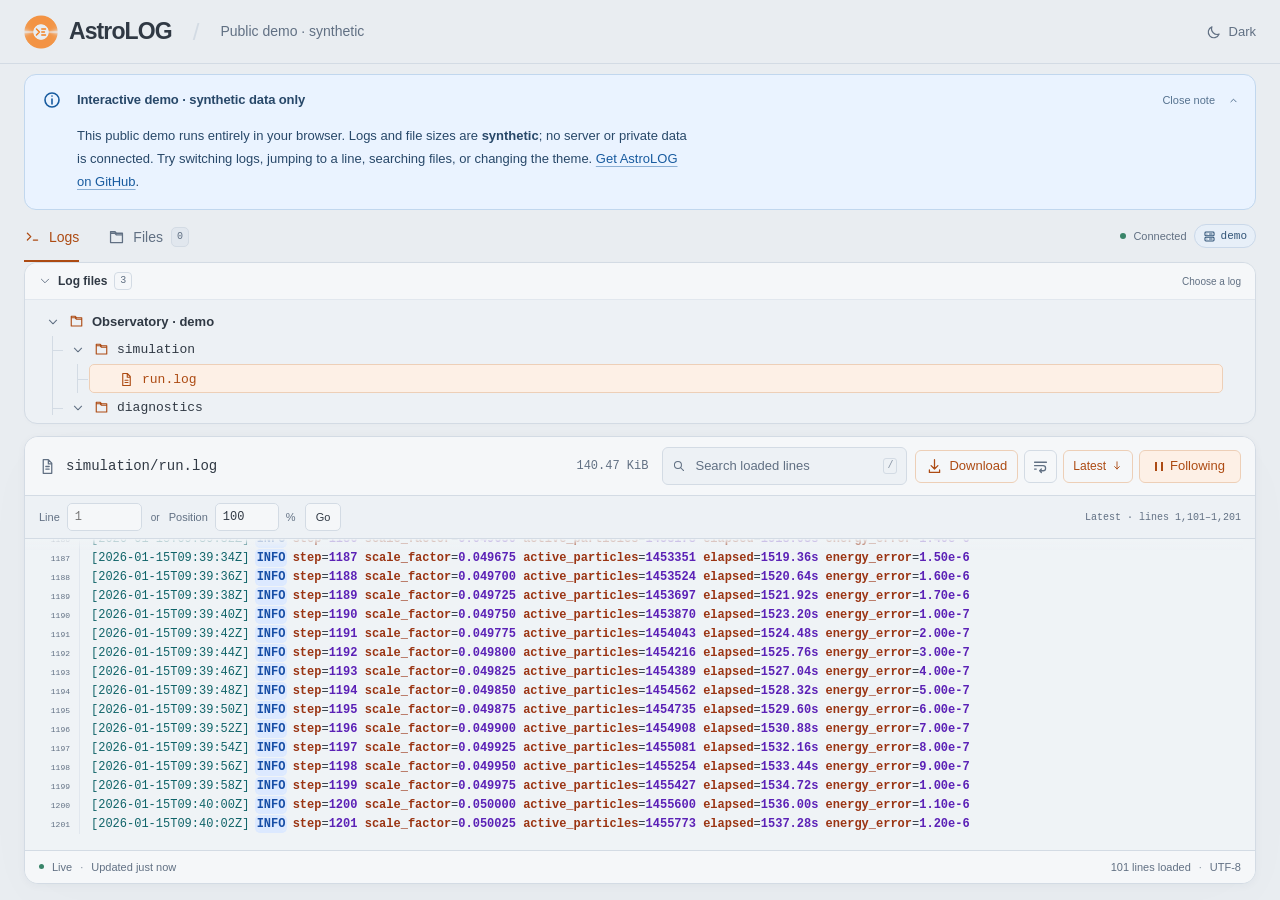
==== commit 0106dcae: "Show machine names in distinct rounded server badges" ====
--- a/docs/index.html
+++ b/docs/index.html
@@ -53,7 +53,7 @@
         </button>
         <div id="announcement-body" class="markdown-body" hidden></div>
       </section>
-      <div class="workspace-navigation"><nav class="tabs" role="tablist" aria-label="Workspace views"><button class="tab active" id="logs-tab" type="button" role="tab" aria-controls="logs-panel" aria-selected="true"><svg viewBox="0 0 20 20" aria-hidden="true"><path d="m4 5 4 4-4 4m7 0h5"/></svg>Logs</button><button class="tab" id="inventory-tab" type="button" role="tab" aria-controls="inventory-panel" aria-selected="false"><svg viewBox="0 0 20 20" aria-hidden="true"><path d="M3 5h5l2 2h7v9H3Zm0 0V3h5l2 2h7v2"/></svg>Files<span class="tab-count" id="inventory-count">—</span></button></nav><span class="connection-state"><span class="status-dot" id="connection-dot"></span><span id="connection-label">Connecting</span><span id="connection-server" class="connection-server" hidden></span></span></div>
+      <div class="workspace-navigation"><nav class="tabs" role="tablist" aria-label="Workspace views"><button class="tab active" id="logs-tab" type="button" role="tab" aria-controls="logs-panel" aria-selected="true"><svg viewBox="0 0 20 20" aria-hidden="true"><path d="m4 5 4 4-4 4m7 0h5"/></svg>Logs</button><button class="tab" id="inventory-tab" type="button" role="tab" aria-controls="inventory-panel" aria-selected="false"><svg viewBox="0 0 20 20" aria-hidden="true"><path d="M3 5h5l2 2h7v9H3Zm0 0V3h5l2 2h7v2"/></svg>Files<span class="tab-count" id="inventory-count">—</span></button></nav><span class="connection-state"><span class="status-dot" id="connection-dot"></span><span id="connection-label">Connecting</span><span id="connection-server" class="connection-server" hidden><svg viewBox="0 0 20 20" aria-hidden="true"><rect x="3" y="3" width="14" height="6" rx="1.5"/><rect x="3" y="11" width="14" height="6" rx="1.5"/><path d="M6 6h.01M6 14h.01M10 6h4M10 14h4"/></svg><span class="visually-hidden">Server: </span><span id="connection-server-name" class="connection-server-name"></span></span></span></div>
 
       <section class="viewer-layout" id="logs-panel" role="tabpanel" aria-labelledby="logs-tab">
         <div class="explorer-section explorer-surface" id="log-explorer-surface"><div class="explorer-header"><button type="button" id="log-explorer-toggle" class="explorer-toggle" aria-expanded="true" aria-controls="log-explorer-region"><svg viewBox="0 0 20 20" aria-hidden="true"><path d="m7 4 6 6-6 6"/></svg><span>Log files</span><span class="explorer-file-count" id="log-explorer-count"></span></button><span class="explorer-hint">Choose a log</span></div><div id="log-explorer-region" class="explorer-region"><nav id="log-explorer" class="log-explorer navigation-tree" aria-label="Log files"></nav></div></div>
--- a/docs/styles.css
+++ b/docs/styles.css
@@ -26,6 +26,9 @@
   --token-success: #166534;
   --token-number: #5b21b6;
   --token-key: #9a3412;
+  --machine-bg: #e7eff8;
+  --machine-border: #cad8e9;
+  --machine-text: #315477;
   --mono: "SFMono-Regular", Consolas, "Liberation Mono", Menlo, monospace;
   --sans: Inter, -apple-system, BlinkMacSystemFont, "Segoe UI", sans-serif;
 }
@@ -56,6 +59,9 @@
   --token-success: #98c6a6;
   --token-number: #c8afe2;
   --token-key: #d4b38c;
+  --machine-bg: #23313d;
+  --machine-border: #3a536c;
+  --machine-text: #afc9df;
 }
 * { box-sizing: border-box; }
 html { height: 100%; scrollbar-color: var(--border) transparent; scrollbar-width: thin; }
@@ -93,8 +99,10 @@
 .tab-count { font-size: 10px; font-family: var(--mono); line-height: 1.4; padding: 2px 5px; background: var(--border-soft); border: 1px solid var(--border); color: var(--muted); border-radius: 5px; }
 .connection-state { display: flex; align-items: center; gap: 7px; min-width: 0; color: var(--muted); font-size: 11px; white-space: nowrap; }
 #connection-label { flex: none; }
-.connection-server { min-width: 0; max-width: 180px; overflow: hidden; text-overflow: ellipsis; }
-.connection-server::before { content: "·"; margin-right: 7px; color: var(--dim); }
+.connection-server { display: inline-flex; align-items: center; gap: 5px; min-width: 0; max-width: 180px; min-height: 24px; padding: 3px 8px; border: 1px solid var(--machine-border); border-radius: 999px; background: var(--machine-bg); color: var(--machine-text); font: 11px/1.35 var(--mono); }
+.connection-server svg { width: 13px; height: 13px; flex: none; stroke-width: 1.6; }
+.connection-server-name { min-width: 0; overflow: hidden; text-overflow: ellipsis; }
+@media (max-width: 480px) { .connection-server { gap: 4px; min-height: 22px; padding: 2px 6px; font-size: 10px; }.connection-server svg { width: 12px; height: 12px; } }
 .status-dot { width: 6px; height: 6px; background: var(--dim); border-radius: 50%; display: inline-block; flex: none; }
 .status-dot.live { background: var(--green); }
 .status-dot.warning { background: var(--warning); }
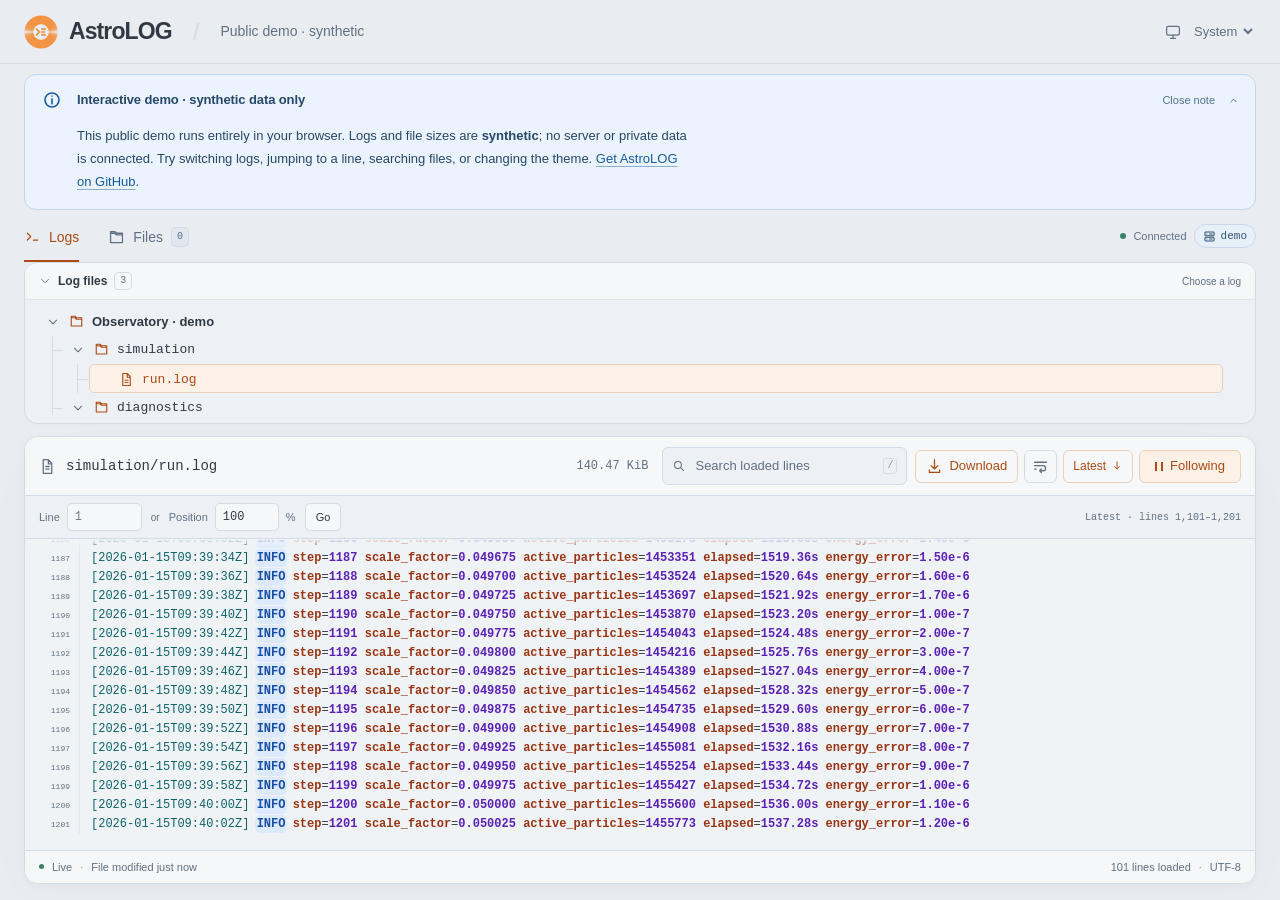
==== commit 6bb1474f: "fix(appearance): follow system theme by default across login and workspace" ====
--- a/docs/index.html
+++ b/docs/index.html
@@ -4,6 +4,7 @@
   <meta charset="utf-8">
   <meta name="viewport" content="width=device-width, initial-scale=1">
   <meta name="theme-color" content="#e9edf1">
+  <script src="./theme.js"></script>
   <title>AstroLOG · Interactive demo</title>
   <link rel="icon" href="./favicon.ico?v=20261023-brand2" type="image/x-icon">
   <link rel="icon" href="./favicon-32.png?v=20261023-brand2" type="image/png" sizes="32x32">
@@ -33,7 +34,7 @@
         <button id="auth-submit" class="auth-submit" type="submit" disabled><span>Open workspace</span><svg viewBox="0 0 20 20" aria-hidden="true"><path d="M4 10h12m-5-5 5 5-5 5"/></svg></button>
       </form>
       <div class="auth-footnote"><svg viewBox="0 0 20 20" aria-hidden="true"><rect x="4" y="8" width="12" height="9" rx="2"/><path d="M6.5 8V5.5a3.5 3.5 0 0 1 7 0V8"/></svg>Private workspace · Read-only access</div>
-      <button type="button" id="auth-theme-toggle" class="auth-theme-toggle" aria-label="Switch color theme">Switch appearance</button>
+      <label class="auth-theme-toggle"><select id="auth-theme-mode" aria-label="Appearance"><option value="auto">System</option><option value="light">Light</option><option value="dark">Dark</option></select></label>
     </div>
   </section>
 
@@ -41,7 +42,7 @@
     <header class="topbar">
       <a class="brand" href="./" aria-label="AstroLOG home"><span class="brand-icon" aria-hidden="true"><img src="./astrolog-mark.svg?v=20261023-brand2" alt="" width="34" height="34"></span><span id="brand-title">AstroLOG</span></a>
       <span class="project-divider" aria-hidden="true">/</span><span id="project-title" class="project-title">Workspace</span>
-      <div class="topbar-actions"><button id="theme-toggle" class="theme-toggle" type="button" aria-label="Switch to dark theme"><svg id="theme-icon" viewBox="0 0 20 20" aria-hidden="true"><path d="M16.4 12.6A7 7 0 0 1 7.4 3.6a7 7 0 1 0 9 9Z"/></svg><span id="theme-label">Dark</span></button><span id="auth-divider" class="action-divider"></span><button id="logout-button" class="logout-button" type="button">Sign out<svg viewBox="0 0 20 20" aria-hidden="true"><path d="M8 4H4v12h4m4-10 4 4-4 4m-5-4h9"/></svg></button></div>
+      <div class="topbar-actions"><label class="theme-toggle"><svg id="theme-icon" viewBox="0 0 20 20" aria-hidden="true"><rect x="2" y="3" width="16" height="11" rx="2"/><path d="M7 18h6m-3-4v4"/></svg><select id="theme-mode" aria-label="Appearance"><option value="auto">System</option><option value="light">Light</option><option value="dark">Dark</option></select></label><span id="auth-divider" class="action-divider"></span><button id="logout-button" class="logout-button" type="button">Sign out<svg viewBox="0 0 20 20" aria-hidden="true"><path d="M8 4H4v12h4m4-10 4 4-4 4m-5-4h9"/></svg></button></div>
     </header>
 
     <main class="main-content">
--- a/docs/styles.css
+++ b/docs/styles.css
@@ -88,6 +88,15 @@
 .theme-toggle, .logout-button, .auth-theme-toggle { display: flex; align-items: center; gap: 7px; background: none; border: 0; color: var(--muted); font-size: 12px; padding: 6px 0; }
 .theme-toggle svg, .logout-button svg { width: 16px; height: 16px; }
 .theme-toggle:hover, .logout-button:hover, .auth-theme-toggle:hover { color: var(--accent); }
+.theme-toggle { position: relative; min-width: 30px; min-height: 30px; }
+.theme-toggle select, .auth-theme-toggle select { border: 0; background: transparent; color: inherit; cursor: pointer; padding: 5px 2px; font-size: inherit; }
+.theme-toggle select option, .auth-theme-toggle select option { color: var(--text); background: var(--panel); }
+.auth-theme-toggle { width: fit-content; }
+.theme-toggle:focus-within { outline: 2px solid var(--accent); outline-offset: 3px; border-radius: 4px; }
+@media (max-width: 480px) {
+  .theme-toggle { justify-content: center; }
+  .theme-toggle select { position: absolute; inset: 0; width: 100%; height: 100%; opacity: 0; }
+}
 .action-divider { width: 1px; height: 16px; background: var(--border); }
 .main-content { padding: 0 34px 27px; display: flex; flex: 1; flex-direction: column; min-height: 0; }
 .workspace-navigation { display: flex; align-items: center; justify-content: space-between; height: 73px; flex: none; gap: 15px; }
@@ -289,7 +298,9 @@
 .position-latest svg { width: 12px; height: 12px; }
 .position-short-label { display: none; }
 .jump-status { color: var(--muted); font: 10px/1.5 var(--mono); overflow: hidden; text-overflow: ellipsis; white-space: nowrap; }
-.log-loading { position: absolute; inset: 0; z-index: 5; display: flex; align-items: center; justify-content: center; flex-direction: column; gap: 13px; background: color-mix(in srgb, var(--log-bg) 90%, transparent); color: var(--muted); font-size: 13px; }
+.log-loading { position: absolute; inset: 0; z-index: 5; display: flex; align-items: center; justify-content: center; flex-direction: column; gap: 13px; background: color-mix(in srgb, var(--log-bg) 90%, transparent); color: var(--muted); font-size: 13px; pointer-events: none; }
+.log-loading.is-background { inset: 10px 12px auto auto; max-width: calc(100% - 24px); flex-direction: row; gap: 8px; padding: 7px 10px; border: 1px solid var(--border); border-radius: 6px; background: var(--panel); font-size: 12px; }
+.log-loading.is-background .loading-spinner { flex: 0 0 14px; width: 14px; height: 14px; }
 .loading-spinner { width: 25px; height: 25px; border: 2px solid var(--border); border-top-color: var(--accent); border-radius: 50%; animation: loading-spin .8s linear infinite; }
 .token-timestamp { color: var(--muted); }
 .token-level { font-weight: 600; }
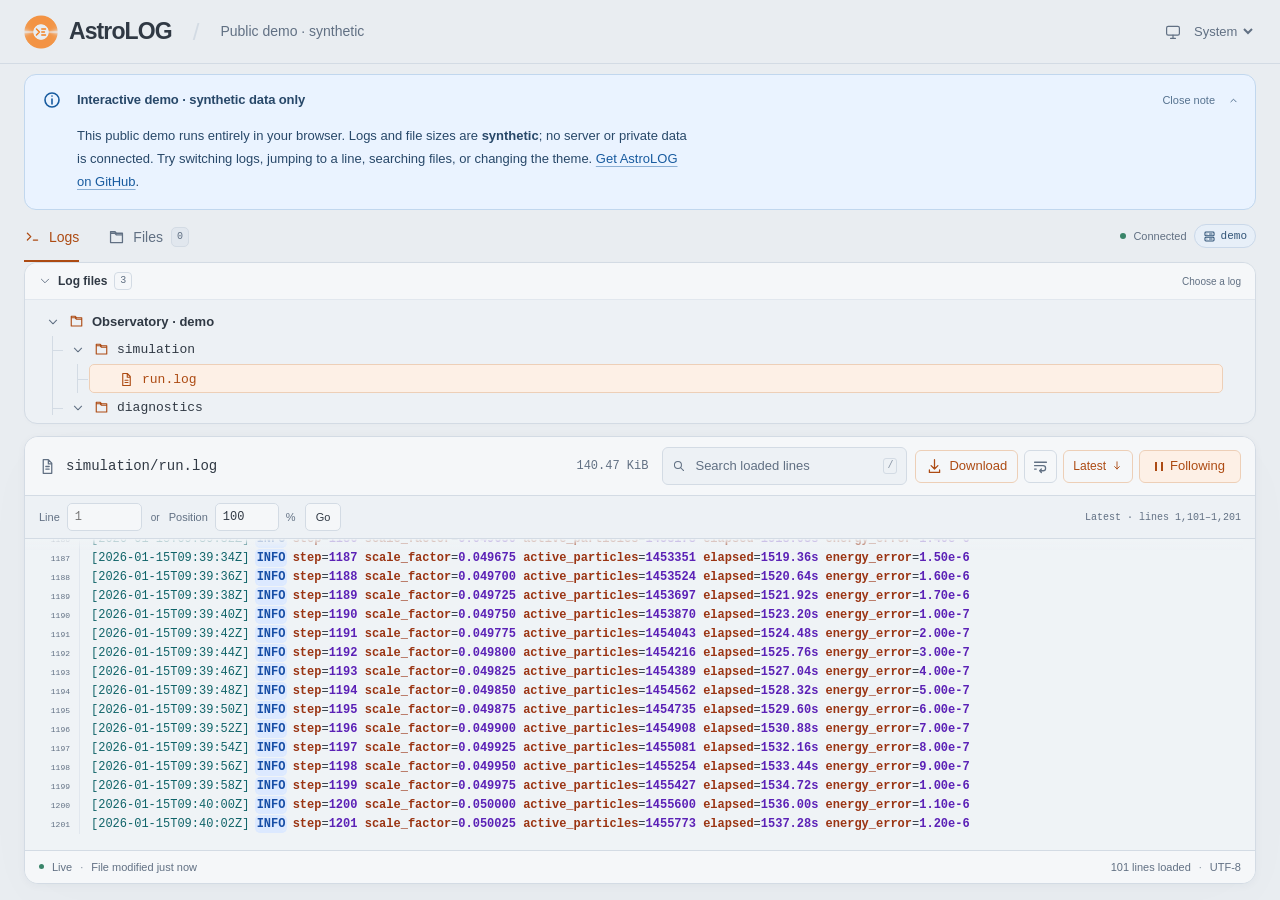
==== commit 8310ec7a: "fix(appearance): serve theme bootstrap through existing static route" ====
--- a/docs/index.html
+++ b/docs/index.html
@@ -4,7 +4,7 @@
   <meta charset="utf-8">
   <meta name="viewport" content="width=device-width, initial-scale=1">
   <meta name="theme-color" content="#e9edf1">
-  <script src="./theme.js"></script>
+  <script src="./static/theme.js"></script>
   <title>AstroLOG · Interactive demo</title>
   <link rel="icon" href="./favicon.ico?v=20261023-brand2" type="image/x-icon">
   <link rel="icon" href="./favicon-32.png?v=20261023-brand2" type="image/png" sizes="32x32">
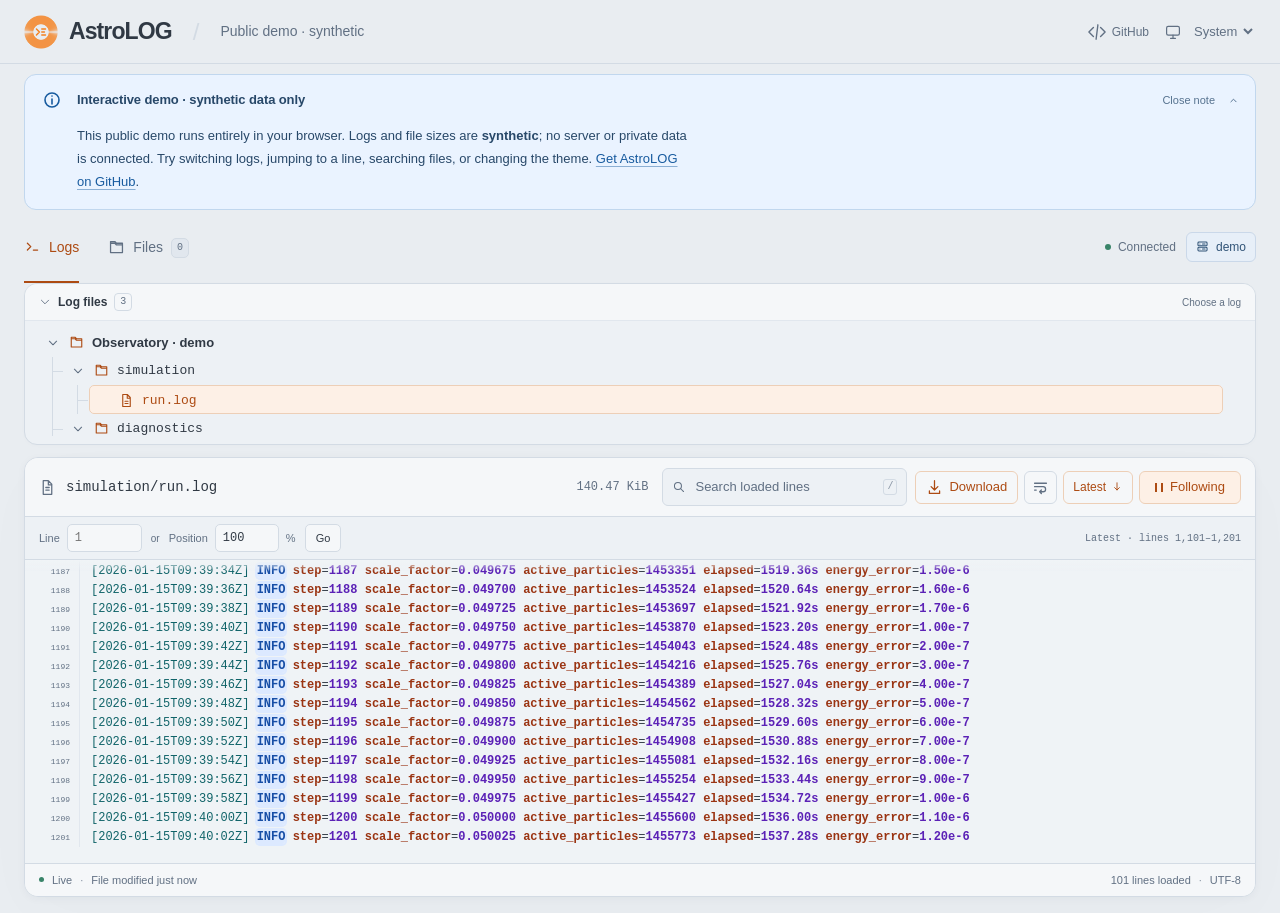
==== commit 7a27f2b2: "Release v0.4.1: improve server labels and add source link" ====
--- a/docs/index.html
+++ b/docs/index.html
@@ -4,6 +4,7 @@
   <meta charset="utf-8">
   <meta name="viewport" content="width=device-width, initial-scale=1">
   <meta name="theme-color" content="#e9edf1">
+  <meta name="astrolog-ui-version" content="0.4.1">
   <script src="./static/theme.js"></script>
   <title>AstroLOG · Interactive demo</title>
   <link rel="icon" href="./favicon.ico?v=20261023-brand2" type="image/x-icon">
@@ -42,7 +43,7 @@
     <header class="topbar">
       <a class="brand" href="./" aria-label="AstroLOG home"><span class="brand-icon" aria-hidden="true"><img src="./astrolog-mark.svg?v=20261023-brand2" alt="" width="34" height="34"></span><span id="brand-title">AstroLOG</span></a>
       <span class="project-divider" aria-hidden="true">/</span><span id="project-title" class="project-title">Workspace</span>
-      <div class="topbar-actions"><label class="theme-toggle"><svg id="theme-icon" viewBox="0 0 20 20" aria-hidden="true"><rect x="2" y="3" width="16" height="11" rx="2"/><path d="M7 18h6m-3-4v4"/></svg><select id="theme-mode" aria-label="Appearance"><option value="auto">System</option><option value="light">Light</option><option value="dark">Dark</option></select></label><span id="auth-divider" class="action-divider"></span><button id="logout-button" class="logout-button" type="button">Sign out<svg viewBox="0 0 20 20" aria-hidden="true"><path d="M8 4H4v12h4m4-10 4 4-4 4m-5-4h9"/></svg></button></div>
+      <div class="topbar-actions"><a class="source-link" href="https://github.com/DingdingLuan/AstroLOG" target="_blank" rel="noopener noreferrer" title="View source on GitHub" aria-label="View source on GitHub"><svg viewBox="0 0 20 20" aria-hidden="true"><path d="m6 5-5 5 5 5m8-10 5 5-5 5m-3-13-2 16"/></svg><span>GitHub</span></a><label class="theme-toggle"><svg id="theme-icon" viewBox="0 0 20 20" aria-hidden="true"><rect x="2" y="3" width="16" height="11" rx="2"/><path d="M7 18h6m-3-4v4"/></svg><select id="theme-mode" aria-label="Appearance"><option value="auto">System</option><option value="light">Light</option><option value="dark">Dark</option></select></label><span id="auth-divider" class="action-divider"></span><button id="logout-button" class="logout-button" type="button">Sign out<svg viewBox="0 0 20 20" aria-hidden="true"><path d="M8 4H4v12h4m4-10 4 4-4 4m-5-4h9"/></svg></button></div>
     </header>
 
     <main class="main-content">
@@ -54,7 +55,7 @@
         </button>
         <div id="announcement-body" class="markdown-body" hidden></div>
       </section>
-      <div class="workspace-navigation"><nav class="tabs" role="tablist" aria-label="Workspace views"><button class="tab active" id="logs-tab" type="button" role="tab" aria-controls="logs-panel" aria-selected="true"><svg viewBox="0 0 20 20" aria-hidden="true"><path d="m4 5 4 4-4 4m7 0h5"/></svg>Logs</button><button class="tab" id="inventory-tab" type="button" role="tab" aria-controls="inventory-panel" aria-selected="false"><svg viewBox="0 0 20 20" aria-hidden="true"><path d="M3 5h5l2 2h7v9H3Zm0 0V3h5l2 2h7v2"/></svg>Files<span class="tab-count" id="inventory-count">—</span></button></nav><span class="connection-state"><span class="status-dot" id="connection-dot"></span><span id="connection-label">Connecting</span><span id="connection-server" class="connection-server" hidden><svg viewBox="0 0 20 20" aria-hidden="true"><rect x="3" y="3" width="14" height="6" rx="1.5"/><rect x="3" y="11" width="14" height="6" rx="1.5"/><path d="M6 6h.01M6 14h.01M10 6h4M10 14h4"/></svg><span class="visually-hidden">Server: </span><span id="connection-server-name" class="connection-server-name"></span></span></span></div>
+      <div class="workspace-navigation"><nav class="tabs" role="tablist" aria-label="Workspace views"><button class="tab active" id="logs-tab" type="button" role="tab" aria-controls="logs-panel" aria-selected="true"><svg viewBox="0 0 20 20" aria-hidden="true"><path d="m4 5 4 4-4 4m7 0h5"/></svg>Logs</button><button class="tab" id="inventory-tab" type="button" role="tab" aria-controls="inventory-panel" aria-selected="false"><svg viewBox="0 0 20 20" aria-hidden="true"><path d="M3 5h5l2 2h7v9H3Zm0 0V3h5l2 2h7v2"/></svg>Files<span class="tab-count" id="inventory-count">—</span></button></nav><span class="connection-state"><span class="connection-health"><span class="status-dot" id="connection-dot"></span><span id="connection-label">Connecting</span></span><span id="connection-server" class="connection-server" hidden><svg viewBox="0 0 20 20" aria-hidden="true"><rect x="3" y="3" width="14" height="6" rx="1.5"/><rect x="3" y="11" width="14" height="6" rx="1.5"/><path d="M6 6h.01M6 14h.01M10 6h4M10 14h4"/></svg><span class="visually-hidden">Server: </span><span id="connection-server-name" class="connection-server-name"></span></span></span></div>
 
       <section class="viewer-layout" id="logs-panel" role="tabpanel" aria-labelledby="logs-tab">
         <div class="explorer-section explorer-surface" id="log-explorer-surface"><div class="explorer-header"><button type="button" id="log-explorer-toggle" class="explorer-toggle" aria-expanded="true" aria-controls="log-explorer-region"><svg viewBox="0 0 20 20" aria-hidden="true"><path d="m7 4 6 6-6 6"/></svg><span>Log files</span><span class="explorer-file-count" id="log-explorer-count"></span></button><span class="explorer-hint">Choose a log</span></div><div id="log-explorer-region" class="explorer-region"><nav id="log-explorer" class="log-explorer navigation-tree" aria-label="Log files"></nav></div></div>
--- a/docs/styles.css
+++ b/docs/styles.css
@@ -99,19 +99,19 @@
 }
 .action-divider { width: 1px; height: 16px; background: var(--border); }
 .main-content { padding: 0 34px 27px; display: flex; flex: 1; flex-direction: column; min-height: 0; }
-.workspace-navigation { display: flex; align-items: center; justify-content: space-between; height: 73px; flex: none; gap: 15px; }
-.tabs { height: 100%; display: flex; flex-shrink: 0; gap: 29px; }
+.workspace-navigation { display: flex; align-items: center; justify-content: space-between; min-height: 73px; height: auto; flex: none; gap: 15px; }
+.tabs { height: 73px; display: flex; flex-shrink: 0; gap: 29px; }
 .tab { display: flex; align-items: center; gap: 8px; border: 0; border-bottom: 2px solid transparent; background: none; color: var(--muted); padding: 4px 0 0; font-size: 14px; font-weight: 500; }
 .tab svg { width: 17px; height: 17px; }
 .tab:hover { color: var(--text); }
 .tab.active { color: var(--accent); border-bottom-color: var(--accent); }
 .tab-count { font-size: 10px; font-family: var(--mono); line-height: 1.4; padding: 2px 5px; background: var(--border-soft); border: 1px solid var(--border); color: var(--muted); border-radius: 5px; }
-.connection-state { display: flex; align-items: center; gap: 7px; min-width: 0; color: var(--muted); font-size: 11px; white-space: nowrap; }
+.connection-state { display: flex; align-items: center; justify-content: flex-end; gap: 10px; min-width: 0; color: var(--muted); font-size: 12px; }
+.connection-health { display: inline-flex; align-items: center; gap: 7px; flex: none; white-space: nowrap; }
 #connection-label { flex: none; }
-.connection-server { display: inline-flex; align-items: center; gap: 5px; min-width: 0; max-width: 180px; min-height: 24px; padding: 3px 8px; border: 1px solid var(--machine-border); border-radius: 999px; background: var(--machine-bg); color: var(--machine-text); font: 11px/1.35 var(--mono); }
+.connection-server { display: inline-flex; align-items: center; gap: 7px; min-width: 0; max-width: min(45vw, 480px); min-height: 30px; padding: 5px 9px; border: 1px solid var(--machine-border); border-radius: 6px; background: var(--machine-bg); color: var(--machine-text); font: 12px/1.5 var(--sans); margin: 8px 0; }
 .connection-server svg { width: 13px; height: 13px; flex: none; stroke-width: 1.6; }
-.connection-server-name { min-width: 0; overflow: hidden; text-overflow: ellipsis; }
-@media (max-width: 480px) { .connection-server { gap: 4px; min-height: 22px; padding: 2px 6px; font-size: 10px; }.connection-server svg { width: 12px; height: 12px; } }
+.connection-server-name { min-width: 0; white-space: normal; overflow-wrap: anywhere; }
 .status-dot { width: 6px; height: 6px; background: var(--dim); border-radius: 50%; display: inline-block; flex: none; }
 .status-dot.live { background: var(--green); }
 .status-dot.warning { background: var(--warning); }
@@ -668,3 +668,20 @@
   #announcement-title { font-size: 13px; }
   .markdown-body { padding-left: 44px; }
 }
+
+.source-link { display: inline-flex; align-items: center; justify-content: center; gap: 6px; min-width: 30px; min-height: 30px; flex: none; color: var(--muted); font-size: 12px; }
+.source-link svg { width: 18px; height: 18px; }
+.source-link:hover { color: var(--accent); }
+.project-title { min-width: 0; flex: 1; }
+@media (max-width: 720px) {
+  .workspace-navigation { height: auto; min-height: 0; flex-direction: column; align-items: stretch; gap: 0; padding: 4px 0 10px; }
+  .tabs { height: 46px; gap: 24px; }
+  .connection-state { justify-content: flex-start; align-items: center; font-size: 12px; gap: 10px; }
+  .connection-server { max-width: none; flex: 1; margin: 3px 0 0; }
+}
+@media (max-width: 480px) {
+  .topbar { gap: 10px; }
+  .source-link span { display: none; }
+  .connection-state { font-size: 12px; }
+  .connection-server { font-size: 12px; }
+}
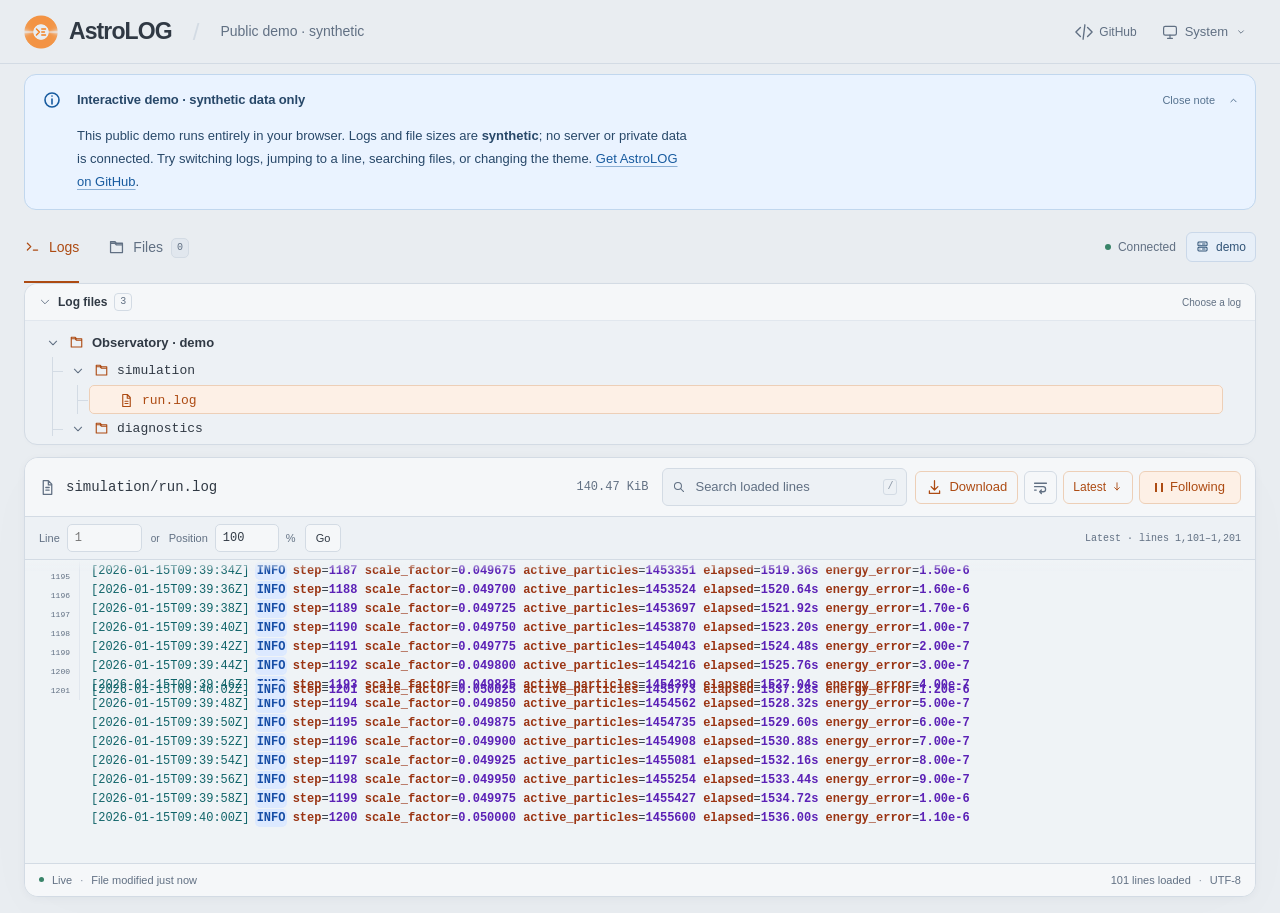
==== commit 8eab43aa: "Fix appearance menus and organize AstroLOG brand assets" ====
--- a/docs/index.html
+++ b/docs/index.html
@@ -4,7 +4,7 @@
   <meta charset="utf-8">
   <meta name="viewport" content="width=device-width, initial-scale=1">
   <meta name="theme-color" content="#e9edf1">
-  <meta name="astrolog-ui-version" content="0.4.1">
+  <meta name="astrolog-ui-version" content="0.4.2">
   <script src="./static/theme.js"></script>
   <title>AstroLOG · Interactive demo</title>
   <link rel="icon" href="./favicon.ico?v=20261023-brand2" type="image/x-icon">
--- a/docs/styles.css
+++ b/docs/styles.css
@@ -85,17 +85,30 @@
 .project-divider { font-size: 24px; color: var(--border); font-weight: 300; }
 .project-title { color: var(--muted); font-size: 14px; white-space: nowrap; overflow: hidden; text-overflow: ellipsis; }
 .topbar-actions { margin-left: auto; display: flex; align-items: center; gap: 16px; flex: none; }
-.theme-toggle, .logout-button, .auth-theme-toggle { display: flex; align-items: center; gap: 7px; background: none; border: 0; color: var(--muted); font-size: 12px; padding: 6px 0; }
+.logout-button { display: flex; align-items: center; gap: 7px; background: none; border: 0; color: var(--muted); font-size: 12px; padding: 6px 0; }
+.theme-toggle, .auth-theme-toggle { position: relative; display: inline-flex; align-items: center; color: var(--muted); }
 .theme-toggle svg, .logout-button svg { width: 16px; height: 16px; }
 .theme-toggle:hover, .logout-button:hover, .auth-theme-toggle:hover { color: var(--accent); }
-.theme-toggle { position: relative; min-width: 30px; min-height: 30px; }
+.theme-toggle { min-width: 34px; min-height: 34px; }
 .theme-toggle select, .auth-theme-toggle select { border: 0; background: transparent; color: inherit; cursor: pointer; padding: 5px 2px; font-size: inherit; }
 .theme-toggle select option, .auth-theme-toggle select option { color: var(--text); background: var(--panel); }
 .auth-theme-toggle { width: fit-content; }
-.theme-toggle:focus-within { outline: 2px solid var(--accent); outline-offset: 3px; border-radius: 4px; }
+.theme-trigger { display: inline-flex; align-items: center; justify-content: center; gap: 7px; min-height: 34px; padding: 6px 8px; border: 1px solid transparent; border-radius: 6px; background: transparent; color: var(--muted); font-size: 13px; line-height: 20px; }
+.theme-trigger:hover, .theme-trigger[aria-expanded="true"] { color: var(--text); background: var(--panel-subtle); border-color: var(--border); }
+.theme-trigger:focus-visible { outline: 2px solid var(--accent); outline-offset: 2px; }
+.theme-trigger .theme-chevron { width: 12px; height: 12px; }
+.theme-menu { position: fixed; z-index: 100; width: 188px; max-width: calc(100vw - 24px); padding: 5px; border: 1px solid var(--border); border-radius: 8px; background: var(--panel); color: var(--text); box-shadow: 0 8px 28px #0003; }
+.theme-option { display: flex; align-items: center; gap: 10px; width: 100%; min-height: 40px; padding: 9px 10px; border: 0; border-radius: 5px; background: transparent; color: var(--muted); font-size: 14px; line-height: 20px; text-align: left; }
+.theme-option svg { width: 17px; height: 17px; }
+.theme-option:hover, .theme-option:focus-visible { color: var(--text); background: var(--panel-subtle); outline: none; }
+.theme-option[aria-checked="true"] { color: var(--accent); background: var(--accent-soft); }
+.theme-option .theme-option-label { display: block; flex: 1; font-size: 14px; }
+.theme-option-check { margin-left: auto; opacity: 0; }
+.theme-option[aria-checked="true"] .theme-option-check { opacity: 1; }
 @media (max-width: 480px) {
   .theme-toggle { justify-content: center; }
-  .theme-toggle select { position: absolute; inset: 0; width: 100%; height: 100%; opacity: 0; }
+  .theme-toggle .theme-trigger { width: 34px; padding: 7px; }
+  .theme-toggle .theme-trigger .theme-label, .theme-toggle .theme-trigger .theme-chevron { display: none; }
 }
 .action-divider { width: 1px; height: 16px; background: var(--border); }
 .main-content { padding: 0 34px 27px; display: flex; flex: 1; flex-direction: column; min-height: 0; }
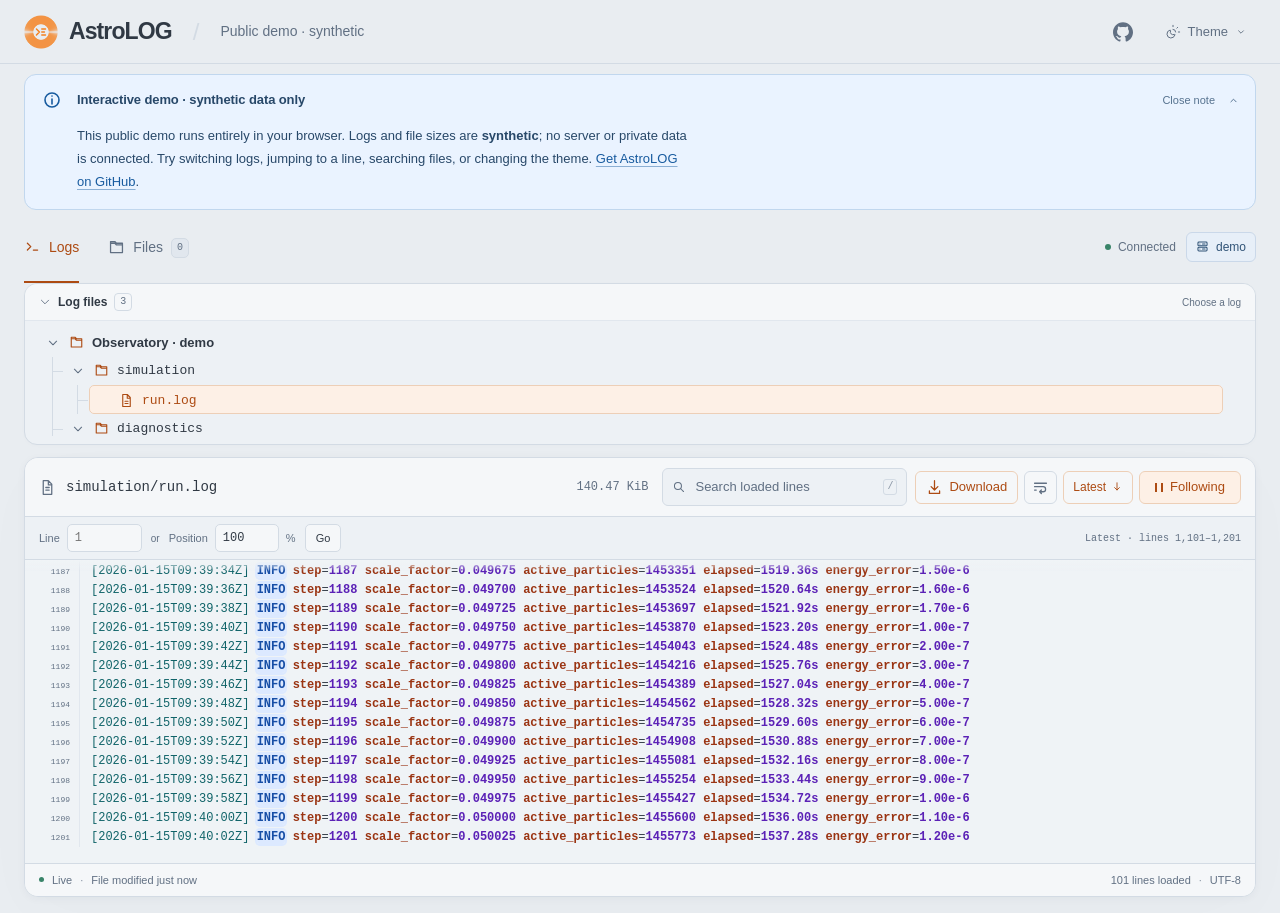
==== commit 1061c397: "Clarify theme action and use the official GitHub mark" ====
--- a/docs/index.html
+++ b/docs/index.html
@@ -43,7 +43,7 @@
     <header class="topbar">
       <a class="brand" href="./" aria-label="AstroLOG home"><span class="brand-icon" aria-hidden="true"><img src="./astrolog-mark.svg?v=20261023-brand2" alt="" width="34" height="34"></span><span id="brand-title">AstroLOG</span></a>
       <span class="project-divider" aria-hidden="true">/</span><span id="project-title" class="project-title">Workspace</span>
-      <div class="topbar-actions"><a class="source-link" href="https://github.com/DingdingLuan/AstroLOG" target="_blank" rel="noopener noreferrer" title="View source on GitHub" aria-label="View source on GitHub"><svg viewBox="0 0 20 20" aria-hidden="true"><path d="m6 5-5 5 5 5m8-10 5 5-5 5m-3-13-2 16"/></svg><span>GitHub</span></a><label class="theme-toggle"><svg id="theme-icon" viewBox="0 0 20 20" aria-hidden="true"><rect x="2" y="3" width="16" height="11" rx="2"/><path d="M7 18h6m-3-4v4"/></svg><select id="theme-mode" aria-label="Appearance"><option value="auto">System</option><option value="light">Light</option><option value="dark">Dark</option></select></label><span id="auth-divider" class="action-divider"></span><button id="logout-button" class="logout-button" type="button">Sign out<svg viewBox="0 0 20 20" aria-hidden="true"><path d="M8 4H4v12h4m4-10 4 4-4 4m-5-4h9"/></svg></button></div>
+      <div class="topbar-actions"><a class="source-link" href="https://github.com/DingdingLuan/AstroLOG" target="_blank" rel="noopener noreferrer" title="View source on GitHub" aria-label="View source on GitHub"><svg class="github-mark" data-brand="github" viewBox="0 0 98 96" aria-hidden="true"><path d="M41.4395 69.3848C28.8066 67.8535 19.9062 58.7617 19.9062 46.9902C19.9062 42.2051 21.6289 37.0371 24.5 33.5918C23.2559 30.4336 23.4473 23.7344 24.8828 20.959C28.7109 20.4805 33.8789 22.4902 36.9414 25.2656C40.5781 24.1172 44.4062 23.543 49.0957 23.543C53.7852 23.543 57.6133 24.1172 61.0586 25.1699C64.0254 22.4902 69.2891 20.4805 73.1172 20.959C74.457 23.543 74.6484 30.2422 73.4043 33.4961C76.4668 37.1328 78.0937 42.0137 78.0937 46.9902C78.0937 58.7617 69.1934 67.6621 56.3691 69.2891C59.623 71.3945 61.8242 75.9883 61.8242 81.252L61.8242 91.2051C61.8242 94.0762 64.2168 95.7031 67.0879 94.5547C84.4102 87.9512 98 70.6289 98 49.1914C98 22.1074 75.9883 6.69539e-07 48.9043 4.309e-07C21.8203 1.92261e-07 -1.9479e-07 22.1074 -4.3343e-07 49.1914C-6.20631e-07 70.4375 13.4941 88.0469 31.6777 94.6504C34.2617 95.6074 36.75 93.8848 36.75 91.3008L36.75 83.6445C35.4102 84.2188 33.6875 84.6016 32.1562 84.6016C25.8398 84.6016 22.1074 81.1563 19.4277 74.7441C18.375 72.1602 17.2266 70.6289 15.0254 70.3418C13.877 70.2461 13.4941 69.7676 13.4941 69.1934C13.4941 68.0449 15.4082 67.1836 17.3223 67.1836C20.0977 67.1836 22.4902 68.9063 24.9785 72.4473C26.8926 75.2227 28.9023 76.4668 31.2949 76.4668C33.6875 76.4668 35.2187 75.6055 37.4199 73.4043C39.0469 71.7773 40.291 70.3418 41.4395 69.3848Z"/></svg></a><label class="theme-toggle"><svg id="theme-icon" viewBox="0 0 20 20" aria-hidden="true"><rect x="2" y="3" width="16" height="11" rx="2"/><path d="M7 18h6m-3-4v4"/></svg><select id="theme-mode" aria-label="Appearance"><option value="auto">System</option><option value="light">Light</option><option value="dark">Dark</option></select></label><span id="auth-divider" class="action-divider"></span><button id="logout-button" class="logout-button" type="button">Sign out<svg viewBox="0 0 20 20" aria-hidden="true"><path d="M8 4H4v12h4m4-10 4 4-4 4m-5-4h9"/></svg></button></div>
     </header>
 
     <main class="main-content">
--- a/docs/styles.css
+++ b/docs/styles.css
@@ -92,11 +92,12 @@
 .theme-toggle { min-width: 34px; min-height: 34px; }
 .theme-toggle select, .auth-theme-toggle select { border: 0; background: transparent; color: inherit; cursor: pointer; padding: 5px 2px; font-size: inherit; }
 .theme-toggle select option, .auth-theme-toggle select option { color: var(--text); background: var(--panel); }
-.auth-theme-toggle { width: fit-content; }
+.auth-theme-toggle { display: flex; width: fit-content; }
 .theme-trigger { display: inline-flex; align-items: center; justify-content: center; gap: 7px; min-height: 34px; padding: 6px 8px; border: 1px solid transparent; border-radius: 6px; background: transparent; color: var(--muted); font-size: 13px; line-height: 20px; }
 .theme-trigger:hover, .theme-trigger[aria-expanded="true"] { color: var(--text); background: var(--panel-subtle); border-color: var(--border); }
 .theme-trigger:focus-visible { outline: 2px solid var(--accent); outline-offset: 2px; }
 .theme-trigger .theme-chevron { width: 12px; height: 12px; }
+.theme-trigger .theme-label { display: block; font-size: inherit; }
 .theme-menu { position: fixed; z-index: 100; width: 188px; max-width: calc(100vw - 24px); padding: 5px; border: 1px solid var(--border); border-radius: 8px; background: var(--panel); color: var(--text); box-shadow: 0 8px 28px #0003; }
 .theme-option { display: flex; align-items: center; gap: 10px; width: 100%; min-height: 40px; padding: 9px 10px; border: 0; border-radius: 5px; background: transparent; color: var(--muted); font-size: 14px; line-height: 20px; text-align: left; }
 .theme-option svg { width: 17px; height: 17px; }
@@ -107,8 +108,8 @@
 .theme-option[aria-checked="true"] .theme-option-check { opacity: 1; }
 @media (max-width: 480px) {
   .theme-toggle { justify-content: center; }
-  .theme-toggle .theme-trigger { width: 34px; padding: 7px; }
-  .theme-toggle .theme-trigger .theme-label, .theme-toggle .theme-trigger .theme-chevron { display: none; }
+  .theme-toggle .theme-trigger { padding: 6px 8px; }
+  .theme-toggle .theme-trigger .theme-chevron { display: none; }
 }
 .action-divider { width: 1px; height: 16px; background: var(--border); }
 .main-content { padding: 0 34px 27px; display: flex; flex: 1; flex-direction: column; min-height: 0; }
@@ -682,9 +683,9 @@
   .markdown-body { padding-left: 44px; }
 }
 
-.source-link { display: inline-flex; align-items: center; justify-content: center; gap: 6px; min-width: 30px; min-height: 30px; flex: none; color: var(--muted); font-size: 12px; }
-.source-link svg { width: 18px; height: 18px; }
-.source-link:hover { color: var(--accent); }
+.source-link { display: inline-flex; align-items: center; justify-content: center; width: 34px; height: 34px; flex: none; color: var(--muted); border: 1px solid transparent; border-radius: 6px; }
+.source-link .github-mark { width: 20px; height: 20px; fill: currentColor; stroke: none; }
+.source-link:hover { color: var(--text); background: var(--panel-subtle); border-color: var(--border); }
 .project-title { min-width: 0; flex: 1; }
 @media (max-width: 720px) {
   .workspace-navigation { height: auto; min-height: 0; flex-direction: column; align-items: stretch; gap: 0; padding: 4px 0 10px; }
@@ -694,7 +695,6 @@
 }
 @media (max-width: 480px) {
   .topbar { gap: 10px; }
-  .source-link span { display: none; }
   .connection-state { font-size: 12px; }
   .connection-server { font-size: 12px; }
 }
